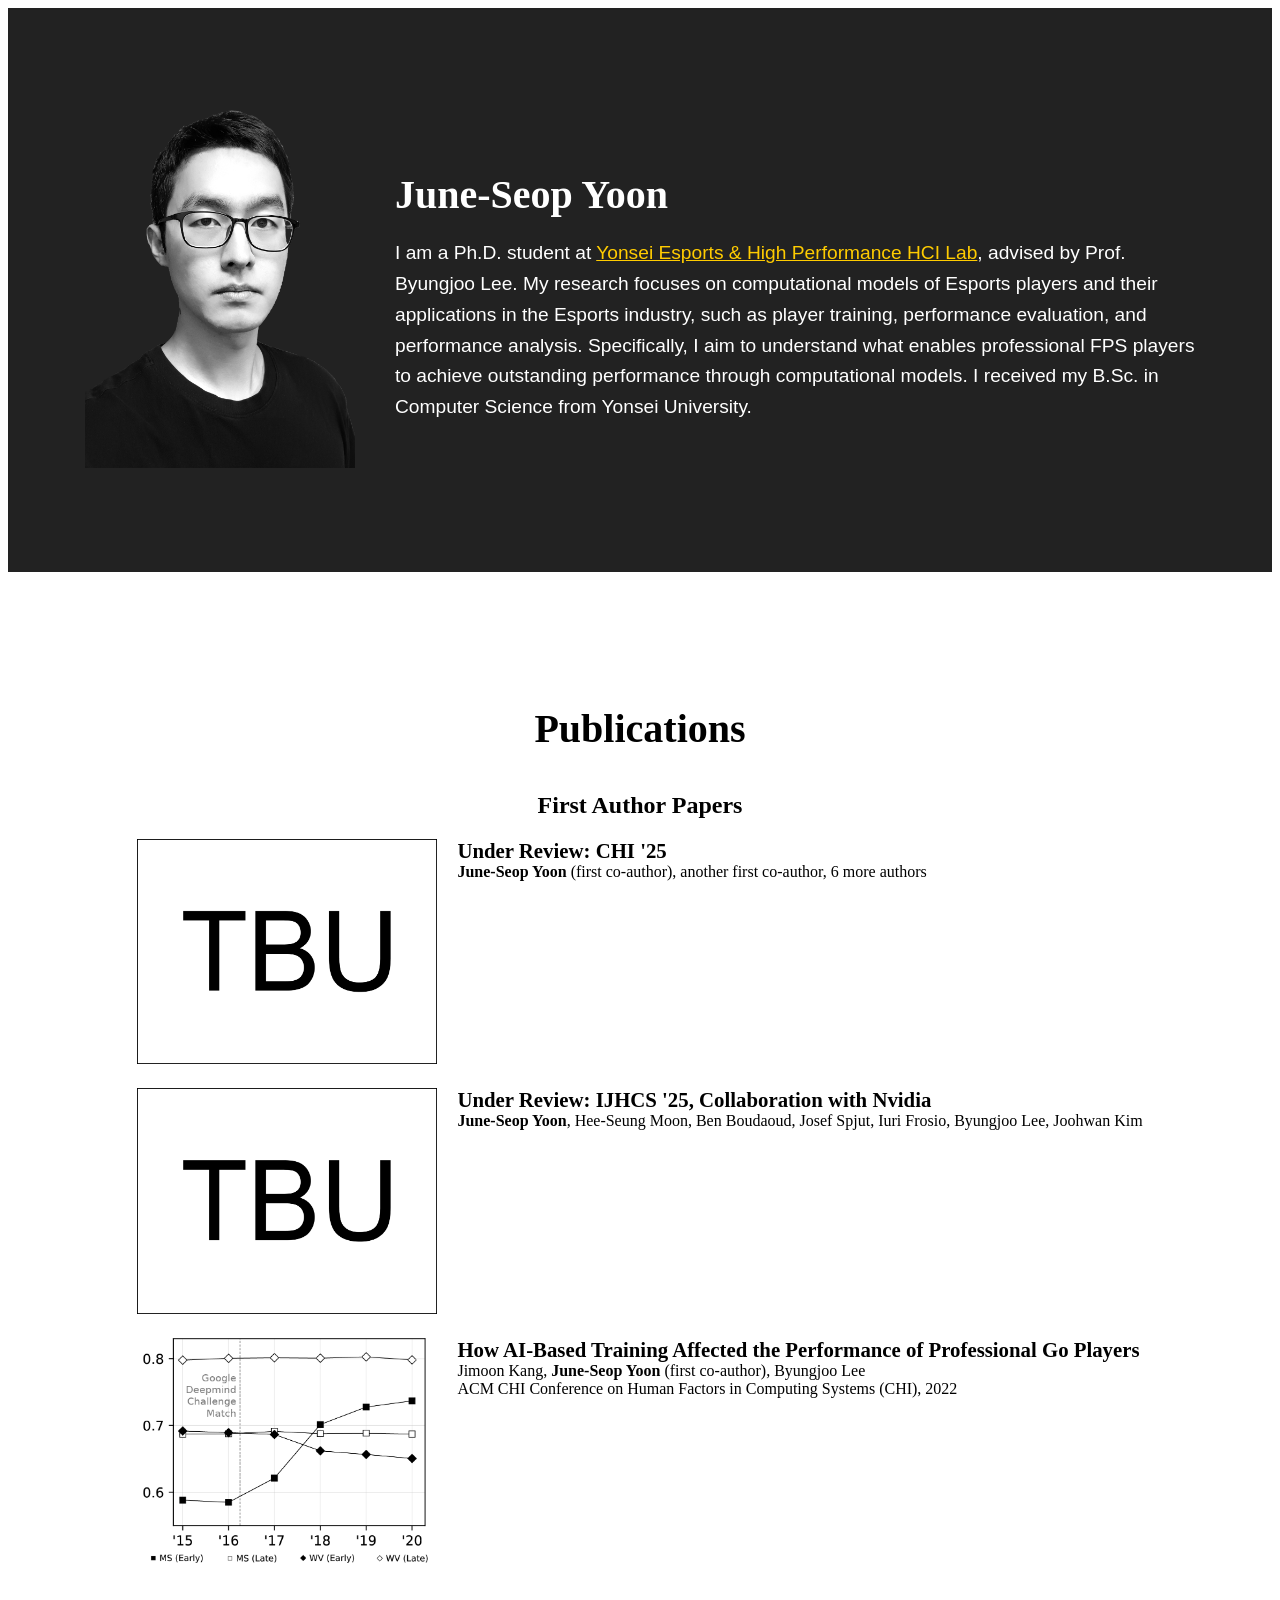
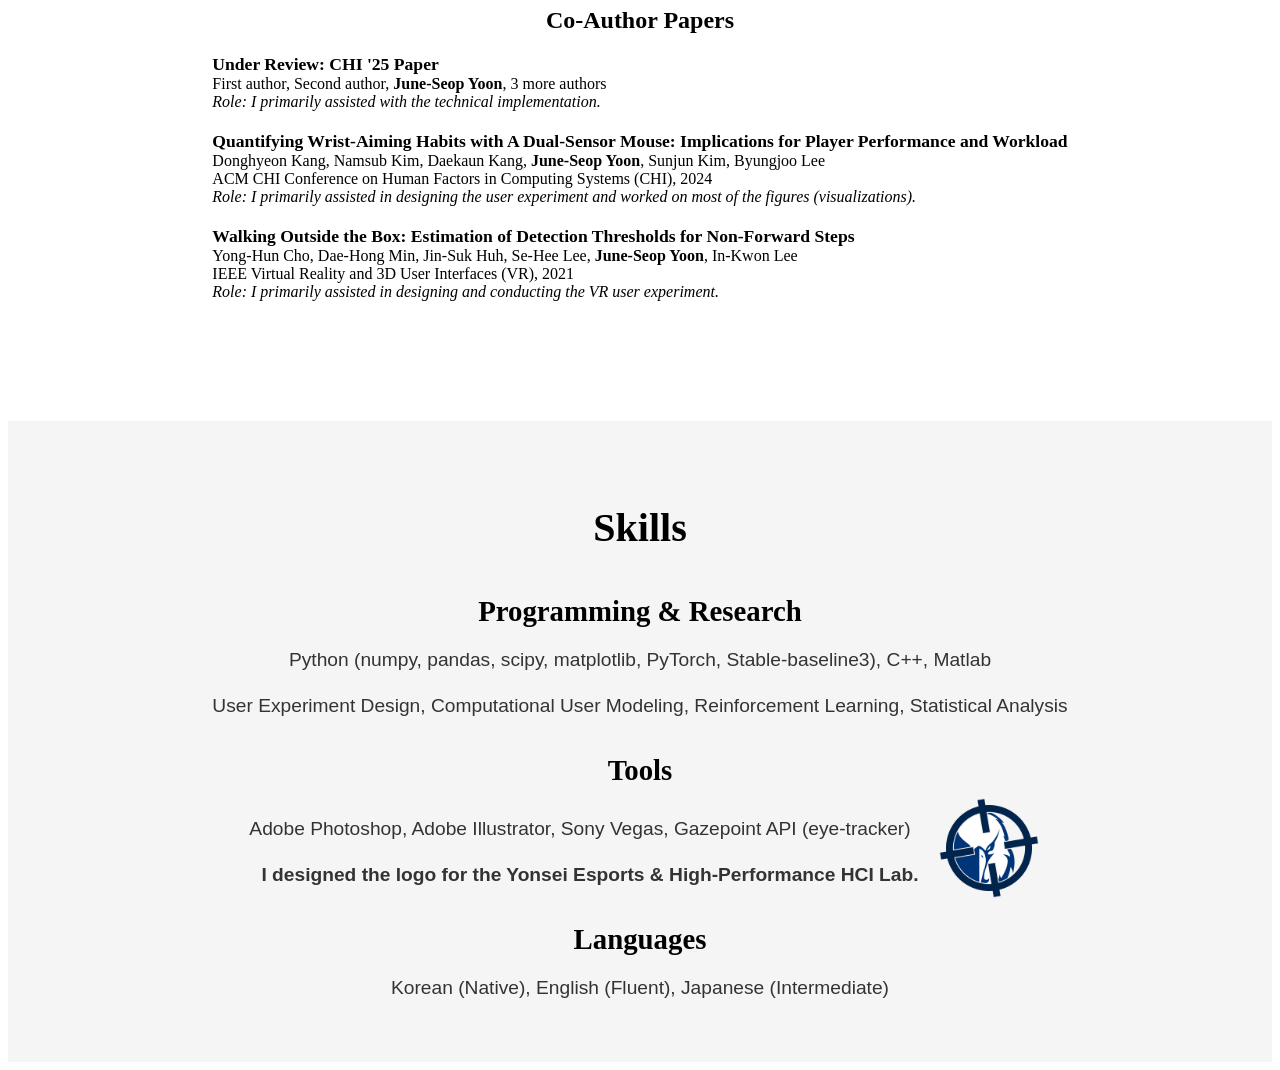
==== docs/index.html @ 2020dca7 "update" ====
<!DOCTYPE html>
<html lang="en">
<head>
    <meta charset="UTF-8">
    <meta name="viewport" content="width=device-width, initial-scale=1.0">
    <title>June-Seop Yoon</title>
    <link rel="stylesheet" href="styles.css">
</head>
<body>

    <!-- Navigation Bar -->
    <!-- <nav class="navbar">
        <ul>
            <li><a href="#about">June-Seop Yoon</a></li>
            <li><a href="#publications">Publications</a></li>
            <li><a href="#contact">Contact</a></li>
        </ul>
    </nav> -->

    <!-- Sections -->
    <section id="about" class="section">
        <div class="container">
            <div class="portrait">
                <img src="juneseopy.png" alt="Portrait of June-Seop Yoon">
            </div>
            <div class="text-content">
                <h1>June-Seop Yoon</h1>
                <p>I am a Ph.D. student at <a href="https://esports.yonsei.ac.kr/" target="_blank">Yonsei Esports & High Performance HCI Lab</a>, 
                    advised by Prof. Byungjoo Lee. My research focuses on computational models of Esports 
                    players and their applications in the Esports industry, such as player training, performance evaluation, 
                    and performance analysis. Specifically, I aim to understand what enables professional FPS players 
                    to achieve outstanding performance through computational models. I received my B.Sc. in Computer Science from Yonsei University.</p>
            </div>
        </div>
    </section>

    <section id="publications" class="section">
        <h1>Publications</h1>
        
        <!-- First Author Papers -->
        <div id="first-author" class="subsection">
            <h2>First Author Papers</h2>
            
            <div class="publication-item">
                <div class="thumbnail">
                    <img src="thumbnail_tbu.png" alt="Thumbnail for CHI '25 Paper">
                </div>
                <div class="text-content">
                    <a>Under Review: CHI '25</a> 
                    <br>
                    <span><strong>June-Seop Yoon</strong> (first co-author), another first co-author, 6 more authors</span>
                </div>
            </div>
            
            <div class="publication-item">
                <div class="thumbnail">
                    <img src="thumbnail_tbu.png" alt="Thumbnail for IJHCS 2025 Paper">
                </div>
                <div class="text-content">
                    <a>Under Review: IJHCS '25, Collaboration with Nvidia</a>
                    <br>
                    <span><strong>June-Seop Yoon</strong>, Hee-Seung Moon, Ben Boudaoud, Josef Spjut, Iuri Frosio, Byungjoo Lee, Joohwan Kim</span>
                </div>
            </div>
            
            <div class="publication-item">
                <div class="thumbnail">
                    <img src="tb_chi22.png" alt="Thumbnail for CHI 2022 Paper">
                </div>
                <div class="text-content">
                    <a href="https://dl.acm.org/doi/abs/10.1145/3491102.3517540" target="_blank">
                        How AI-Based Training Affected the Performance of Professional Go Players
                    </a>
                    <br>
                    <span>Jimoon Kang, <strong>June-Seop Yoon</strong> (first co-author), Byungjoo Lee</span>
                    <br>
                    <span>ACM CHI Conference on Human Factors in Computing Systems (CHI), 2022</span>
                </div>
            </div>
        </div>

    
        <!-- Co-Author Papers -->
        <div id="co-author" class="subsection">
            <h2>Co-Author Papers</h2>

            <div class="publication-item">
                <div class="text-content">
                    <a>Under Review: CHI '25 Paper</a>
                    <br>
                    <span>First author, Second author, <strong>June-Seop Yoon</strong>, 3 more authors</span>
                    <br>
                    <em>Role: I primarily assisted with the technical implementation.</em>
                </div>
            </div>

            <div class="publication-item">
                <div class="text-content">
                    <a href="https://dl.acm.org/doi/full/10.1145/3613904.3642797" target="_blank">
                        Quantifying Wrist-Aiming Habits with A Dual-Sensor Mouse: Implications for Player Performance and Workload
                    </a>
                    <br>
                    <span>Donghyeon Kang, Namsub Kim, Daekaun Kang, <strong>June-Seop Yoon</strong>, Sunjun Kim, Byungjoo Lee</span>
                    <br>
                    <span>ACM CHI Conference on Human Factors in Computing Systems (CHI), 2024</span>
                    <br>
                    <em>Role: I primarily assisted in designing the user experiment and worked on most of the figures (visualizations).</em>
                </div>
            </div>

            <div class="publication-item">
                <div class="text-content">
                    <a href="https://ieeexplore.ieee.org/abstract/document/9417724" target="_blank">
                        Walking Outside the Box: Estimation of Detection Thresholds for Non-Forward Steps
                    </a>
                    <br>
                    <span>Yong-Hun Cho, Dae-Hong Min, Jin-Suk Huh, Se-Hee Lee, <strong>June-Seop Yoon</strong>, In-Kwon Lee</span>
                    <br>
                    <span>IEEE Virtual Reality and 3D User Interfaces (VR), 2021</span>
                    <br>
                    <em>Role: I primarily assisted in designing and conducting the VR user experiment.</em>
                </div>
            </div>
        </div>

    </section>

    <section id="skills" class="section">
        <h1>Skills</h1>
        
        <!-- Programming Skills -->
        <div id="programming-skills" class="subsection">
            <h2>Programming & Research</h2>
            <p>Python (numpy, pandas, scipy, matplotlib, PyTorch, Stable-baseline3), C++, Matlab</p>
            <p>User Experiment Design, Computational User Modeling, Reinforcement Learning, Statistical Analysis</p>
        </div>
    
        <!-- Tools -->
        <div id="tools" class="subsection">
            <h2>Tools</h2>
            <div class="tool-item">
                <div class="text-content">
                    <p>Adobe Photoshop, Adobe Illustrator, Sony Vegas, Gazepoint API (eye-tracker)</p>
                    <p class="logo-description"><strong>I designed the logo for the Yonsei Esports & High-Performance HCI Lab.</strong></p>
                </div>
                <div class="thumbnail">
                    <img src="yeslab_logo.png" alt="Yonsei Esports & HCI Lab Logo">
                </div>
            </div>
        </div>
    
        <!-- Languages -->
        <div id="languages" class="subsection">
            <h2>Languages</h2>
            <p>Korean (Native), English (Fluent), Japanese (Intermediate)</p>
        </div>
    </section>
    
    
    

</body>
</html>
---- docs/styles.css ----
/* General Styles for all sections */
.navbar {
    position: fixed;
    top: 0;
    width: 100%;
    background-color: #333; /* 네비게이션 바 배경색 */
    z-index: 1000;
    text-align: center;
    padding: 10px 0; /* 상하 패딩으로 높이 조정 */
}

.navbar ul {
    list-style-type: none;
    margin: 0;
    padding: 0;
}

.navbar ul li {
    display: inline-block;
    margin-right: 20px; /* 항목 간 간격 */
}

.navbar ul li a {
    color: white; /* 네비게이션 링크의 텍스트 색상 */
    text-decoration: none; /* 기본 밑줄 제거 */
    font-size: 1.2em; /* 텍스트 크기 */
    padding: 10px 15px; /* 링크의 클릭 영역 확대 */
    display: inline-block;
}


.section {
    padding: 100px 20px;
    min-height: 40vh;
    display: flex;
    flex-direction: column;
    justify-content: center;
    align-items: center;
    text-align: center;
}

/* Container for image and text in the about section */
#about .container {
    display: flex;
    align-items: center;
    justify-content: center;
    max-width: 1200px;
    margin: 0 auto;
    flex-wrap: wrap;
}

/* Portrait image styles */
#about .portrait img {
    width: 270px; /* Adjust based on desired width */
    height: 360px; /* 3:4 aspect ratio */
    object-fit: cover;
    border-radius: 0px; /* Optional rounded corners */
    margin-right: 40px; /* Space between image and text */
}

/* Text content styles */
#about .text-content {
    max-width: 800px;
    text-align: left;
}

#about .text-content h1 {
    font-size: 2.5em;
    margin-bottom: 20px;
}

#about .text-content p {
    font-size: 1.2em;
    line-height: 1.6;
}

/* Background colors for sections */
#about {
    background-color: #222222; /* Light gray */
}
#about h1 {
    font-size: 3em;
    color: #ffffff; 
    font-family: 'Georgia', serif; 
    margin-bottom: 20px;
}
#about p {
    font-size: 1.3em; 
    color: #ffffff; 
    font-family: 'Arial', sans-serif; 
    line-height: 1.8;
}
#about a {
    color: #ffcc00;
    text-decoration: underline;
}

#about a:hover {
    color: #ffff00;
    text-decoration: none;
}

#publications {
    background-color: #ffffff; /* Slightly darker gray */
}

/* Publications Title Styling */
#publications h1 {
    font-size: 2.5em; /* Increase the font size */
    font-family: 'Georgia', serif; /* Change to a different font (you can choose another) */
    font-weight: bold; /* Ensure the title is bold */
    text-align: left; /* Left-align the title */
    margin-bottom: 20px; /* Add some spacing below the title */
}



/* First Author Section - Unique styling for First Author papers */
#first-author .publication-item {
    display: flex; /* Flex layout for side-by-side alignment */
    align-items: flex-start; /* Align items at the top */
    margin-bottom: 20px;
    max-width: 1200px; /* Limit the max width for the entire publication block */
    margin-left: auto;
    margin-right: auto; /* Center the entire publication item */
}

/* First Author Thumbnail Styling (4:3 aspect ratio, larger size) */
#first-author .thumbnail {
    width: 300px; /* Set a fixed width for the thumbnails */
    height: auto; /* Automatically adjust height to maintain the image aspect ratio */
    margin-right: 20px; /* Space between the thumbnail and the text */
    flex-shrink: 0; /* Prevent thumbnails from shrinking below the set width */
}

#first-author .thumbnail img {
    width: 100%; /* Ensure the image fills the thumbnail container */
    height: auto; /* Maintain the aspect ratio (4:3 assumed) */
    object-fit: cover; /* Ensure the image covers the container without distortion */
    image-rendering: crisp-edges;
}

/* First Author Title Styling - Larger and bold */
#first-author .text-content a {
    font-size: 1.3em; /* Slightly larger font size for titles */
    font-weight: bold;
    color: black; /* Keep the title black with no underline */
    text-decoration: none;
}

#first-author .text-content {
    text-align: left; /* Explicitly left-align text */
}

/* No hover effect for titles */
#first-author .text-content a:hover {
    color: black; /* No hover effect */
    text-decoration: none;
}

/* Co-Author Section - Unique styling for Co-Author papers */
#co-author .publication-item {
    display: flex;
    flex-direction: column; /* No thumbnail, so stack text vertically */
    margin-bottom: 20px;
    max-width: 1200px;
    margin-left: auto;
    margin-right: auto; /* Center the publication item */
}

/* Co-Author Title Styling - Bold only, no increased font size */
#co-author .text-content a {
    font-size: 1.1em; /* Normal font size */
    font-weight: bold; /* Bold only, no larger font size */
    color: black;
    text-decoration: none;
}

/* No hover effect for co-author titles */
#co-author .text-content a:hover {
    color: black;
    text-decoration: none;
}


#co-author .text-content {
    text-align: left; /* Explicitly left-align text */
}


/* Skills Section Styling */
#skills {
    background-color: #f5f5f5;
    padding: 50px 20px;
    text-align: center;
}


#skills h1 {
    font-size: 2.5em;
    font-family: 'Georgia', serif;
    font-weight: bold;
    margin-bottom: 20px;
}

#skills .subsection p {
    font-size: 1.2em;
    margin-bottom: 10px;
}

#skills h2 {
    font-size: 1.8em;
    margin-bottom: 10px;
}

#skills h3 {
    font-size: 1.2em; /* Slightly smaller font for the description */
    margin-top: 10px;
}

/* Paragraph Text Styling - Compact Line Spacing */
#skills p {
    font-size: 1.2em;
    font-family: 'Arial', sans-serif;
    line-height: 1.4; /* Reduce line spacing */
    color: #333;
}

#tools .tool-item {
    display: flex; /* Align text and image side by side */
    justify-content: flex-start; /* Left-align the text and image */
    align-items: center; /* Vertically align the items */
    gap: 20px; /* Space between text and image */
    text-align: center; /* Override center alignment for the text */
}

/* Image Styling for Tools Section */
#tools .thumbnail {
    width: 100px; /* Fixed width for logo */
    height: 100px; /* Fixed height */
}

#tools .thumbnail img {
    width: 100%;
    height: 100%;
    object-fit: cover; /* Ensure proper image fitting */
}
/* Description Styling */
#tools .logo-description {
    margin-left: 20px; /* Add space between the logo and description text */
    font-size: 1.2em;
}





@media only screen and (max-width: 1200px) {

    .navbar ul li {
        display: block;
        margin: 10px 0;
    }

    .container {
        flex-direction: column;
        align-items: center;
    }

    .portrait img {
        width: 100%; 
        max-width: 300px; 
        height: auto; 
        object-fit: cover; 
        border-radius: 10px;
        margin-right: 40px;
    }

    .text-content {
        text-align: center;
    }

    .text-content h1 {
        font-size: 2em;
    }
}
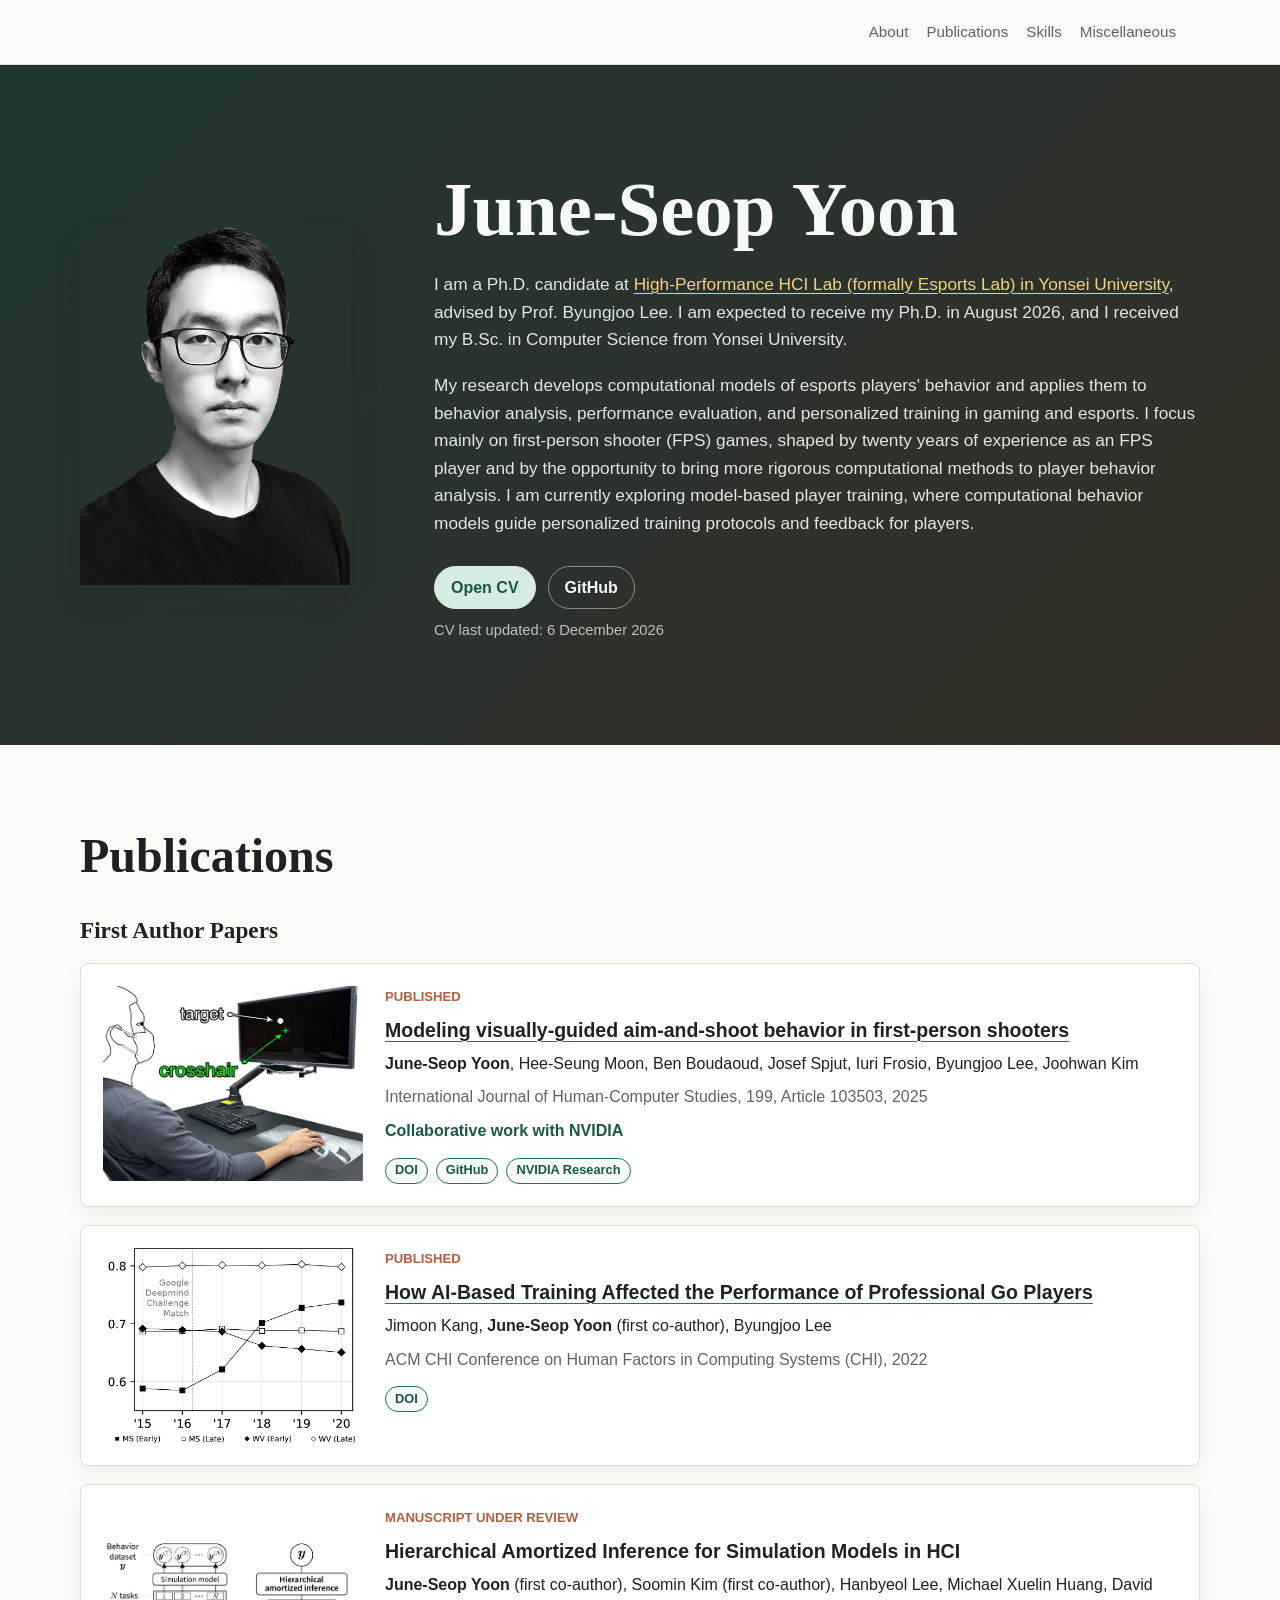
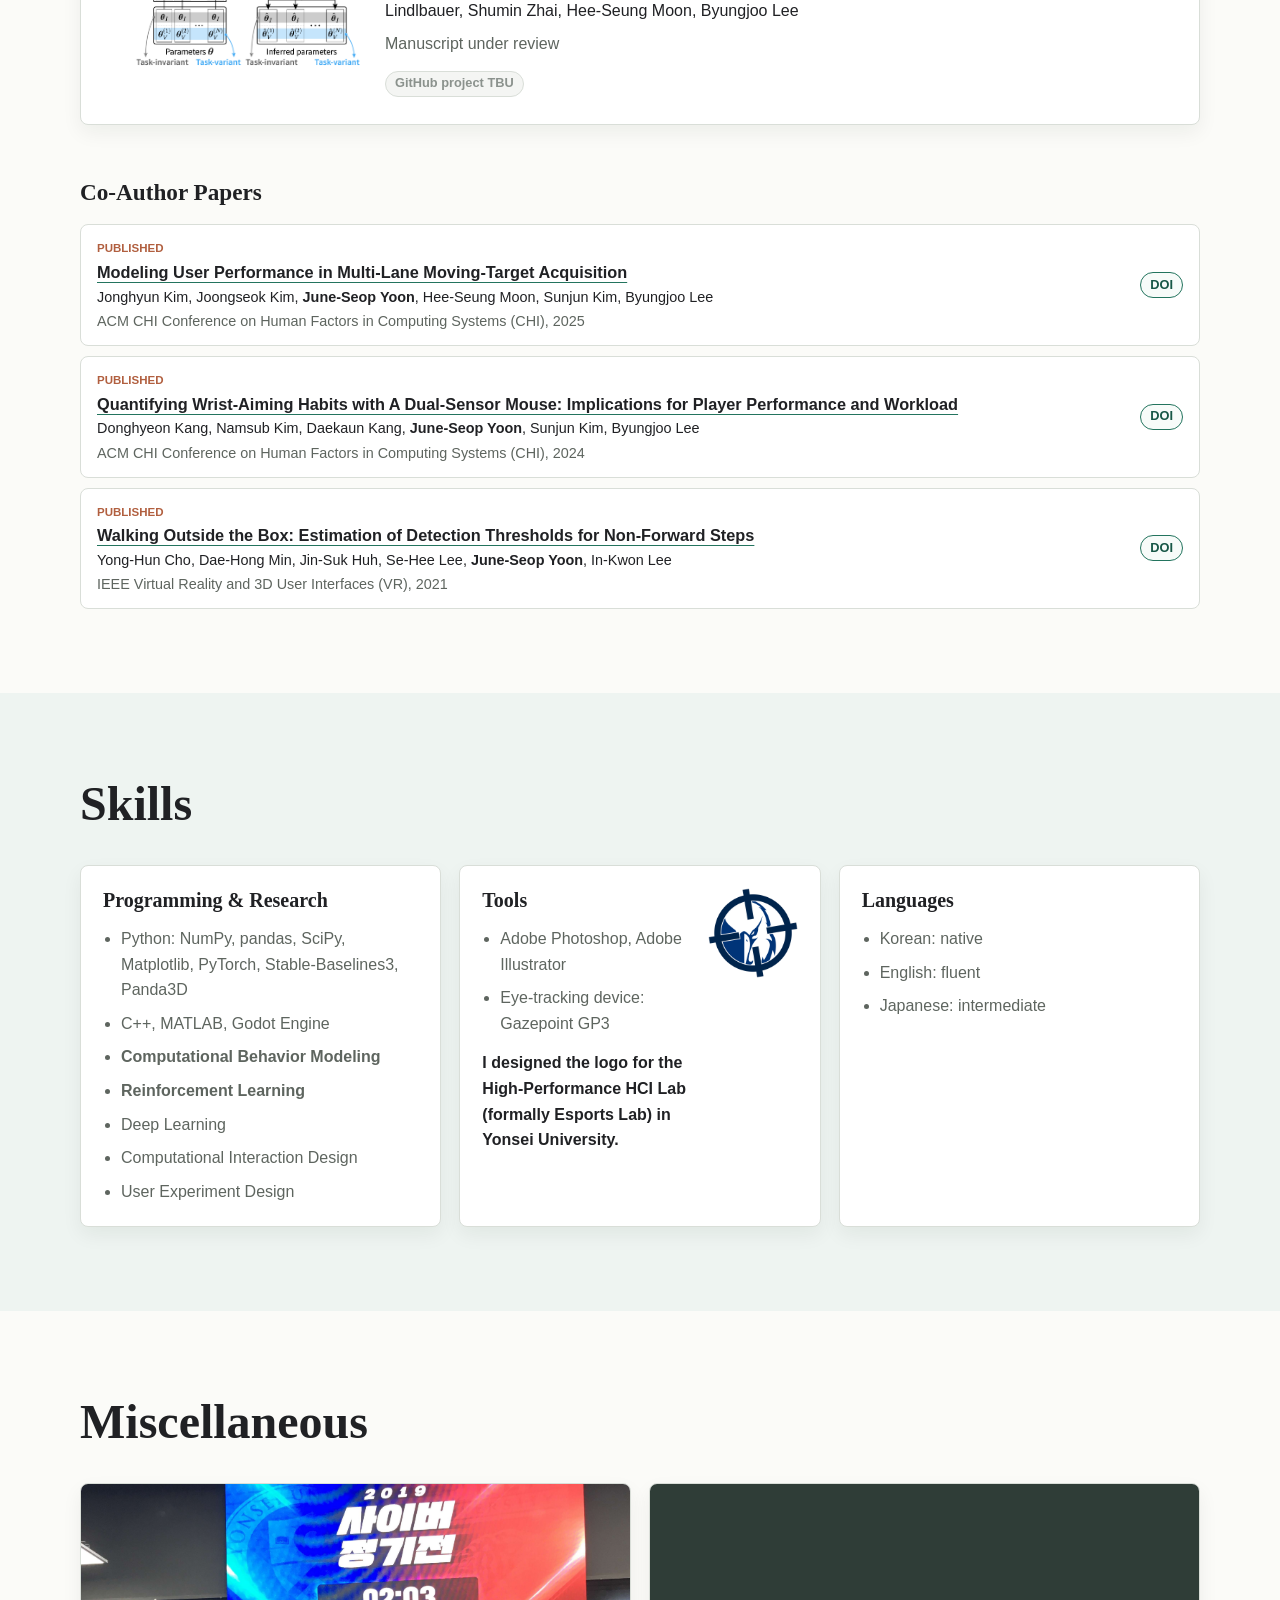
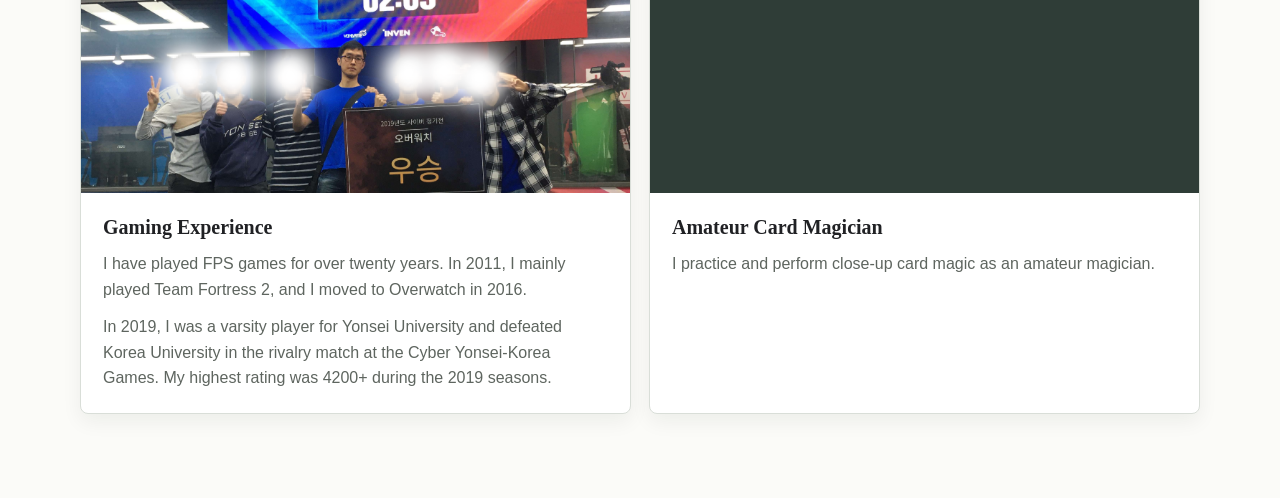
==== commit 08a35a76: "Update" ====
--- a/docs/index.html
+++ b/docs/index.html
@@ -4,160 +4,23 @@
     <meta charset="UTF-8">
     <meta name="viewport" content="width=device-width, initial-scale=1.0">
     <title>June-Seop Yoon</title>
-    <link rel="stylesheet" href="styles.css">
+    <meta name="description" content="Personal homepage of June-Seop Yoon, Ph.D. student at High-Performance HCI Lab (formally Esports Lab) in Yonsei University.">
+    <link rel="stylesheet" href="config/design.css?v=20260623i">
+    <link rel="stylesheet" href="styles.css?v=20260623i">
 </head>
 <body>
+    <a class="skip-link" href="#main">Skip to main content</a>
 
-    <!-- Navigation Bar -->
-    <!-- <nav class="navbar">
-        <ul>
-            <li><a href="#about">June-Seop Yoon</a></li>
-            <li><a href="#publications">Publications</a></li>
-            <li><a href="#contact">Contact</a></li>
-        </ul>
-    </nav> -->
+    <header class="site-header" data-render="nav"></header>
 
-    <!-- Sections -->
-    <section id="about" class="section">
-        <div class="container">
-            <div class="portrait">
-                <img src="juneseopy.png" alt="Portrait of June-Seop Yoon">
-            </div>
-            <div class="text-content">
-                <h1>June-Seop Yoon</h1>
-                <p>I am a Ph.D. student at <a href="https://esports.yonsei.ac.kr/" target="_blank">Yonsei Esports & High Performance HCI Lab</a>, 
-                    advised by Prof. Byungjoo Lee. My research focuses on computational models of Esports 
-                    players and their applications in the Esports industry, such as player training, performance evaluation, 
-                    and performance analysis. Specifically, I aim to understand what enables professional FPS players 
-                    to achieve outstanding performance through computational models. I received my B.Sc. in Computer Science from Yonsei University.</p>
-            </div>
-        </div>
-    </section>
+    <main id="main">
+        <section id="about" class="hero-section" data-render="about"></section>
+        <section id="publications" class="page-section" data-render="publications"></section>
+        <section id="skills" class="page-section section-muted" data-render="skills"></section>
+        <section id="miscellaneous" class="page-section" data-render="miscellaneous"></section>
+    </main>
 
-    <section id="publications" class="section">
-        <h1>Publications</h1>
-        
-        <!-- First Author Papers -->
-        <div id="first-author" class="subsection">
-            <h2>First Author Papers</h2>
-            
-            <div class="publication-item">
-                <div class="thumbnail">
-                    <img src="thumbnail_tbu.png" alt="Thumbnail for CHI '25 Paper">
-                </div>
-                <div class="text-content">
-                    <a>Under Review: CHI '25</a> 
-                    <br>
-                    <span><strong>June-Seop Yoon</strong> (first co-author), another first co-author, 6 more authors</span>
-                </div>
-            </div>
-            
-            <div class="publication-item">
-                <div class="thumbnail">
-                    <img src="thumbnail_tbu.png" alt="Thumbnail for IJHCS 2025 Paper">
-                </div>
-                <div class="text-content">
-                    <a>Under Review: IJHCS '25, Collaboration with Nvidia</a>
-                    <br>
-                    <span><strong>June-Seop Yoon</strong>, Hee-Seung Moon, Ben Boudaoud, Josef Spjut, Iuri Frosio, Byungjoo Lee, Joohwan Kim</span>
-                </div>
-            </div>
-            
-            <div class="publication-item">
-                <div class="thumbnail">
-                    <img src="tb_chi22.png" alt="Thumbnail for CHI 2022 Paper">
-                </div>
-                <div class="text-content">
-                    <a href="https://dl.acm.org/doi/abs/10.1145/3491102.3517540" target="_blank">
-                        How AI-Based Training Affected the Performance of Professional Go Players
-                    </a>
-                    <br>
-                    <span>Jimoon Kang, <strong>June-Seop Yoon</strong> (first co-author), Byungjoo Lee</span>
-                    <br>
-                    <span>ACM CHI Conference on Human Factors in Computing Systems (CHI), 2022</span>
-                </div>
-            </div>
-        </div>
-
-    
-        <!-- Co-Author Papers -->
-        <div id="co-author" class="subsection">
-            <h2>Co-Author Papers</h2>
-
-            <div class="publication-item">
-                <div class="text-content">
-                    <a>Under Review: CHI '25 Paper</a>
-                    <br>
-                    <span>First author, Second author, <strong>June-Seop Yoon</strong>, 3 more authors</span>
-                    <br>
-                    <em>Role: I primarily assisted with the technical implementation.</em>
-                </div>
-            </div>
-
-            <div class="publication-item">
-                <div class="text-content">
-                    <a href="https://dl.acm.org/doi/full/10.1145/3613904.3642797" target="_blank">
-                        Quantifying Wrist-Aiming Habits with A Dual-Sensor Mouse: Implications for Player Performance and Workload
-                    </a>
-                    <br>
-                    <span>Donghyeon Kang, Namsub Kim, Daekaun Kang, <strong>June-Seop Yoon</strong>, Sunjun Kim, Byungjoo Lee</span>
-                    <br>
-                    <span>ACM CHI Conference on Human Factors in Computing Systems (CHI), 2024</span>
-                    <br>
-                    <em>Role: I primarily assisted in designing the user experiment and worked on most of the figures (visualizations).</em>
-                </div>
-            </div>
-
-            <div class="publication-item">
-                <div class="text-content">
-                    <a href="https://ieeexplore.ieee.org/abstract/document/9417724" target="_blank">
-                        Walking Outside the Box: Estimation of Detection Thresholds for Non-Forward Steps
-                    </a>
-                    <br>
-                    <span>Yong-Hun Cho, Dae-Hong Min, Jin-Suk Huh, Se-Hee Lee, <strong>June-Seop Yoon</strong>, In-Kwon Lee</span>
-                    <br>
-                    <span>IEEE Virtual Reality and 3D User Interfaces (VR), 2021</span>
-                    <br>
-                    <em>Role: I primarily assisted in designing and conducting the VR user experiment.</em>
-                </div>
-            </div>
-        </div>
-
-    </section>
-
-    <section id="skills" class="section">
-        <h1>Skills</h1>
-        
-        <!-- Programming Skills -->
-        <div id="programming-skills" class="subsection">
-            <h2>Programming & Research</h2>
-            <p>Python (numpy, pandas, scipy, matplotlib, PyTorch, Stable-baseline3), C++, Matlab</p>
-            <p>User Experiment Design, Computational User Modeling, Reinforcement Learning, Statistical Analysis</p>
-        </div>
-    
-        <!-- Tools -->
-        <div id="tools" class="subsection">
-            <h2>Tools</h2>
-            <div class="tool-item">
-                <div class="text-content">
-                    <p>Adobe Photoshop, Adobe Illustrator, Sony Vegas, Gazepoint API (eye-tracker)</p>
-                    <p class="logo-description"><strong>I designed the logo for the Yonsei Esports & High-Performance HCI Lab.</strong></p>
-                </div>
-                <div class="thumbnail">
-                    <img src="yeslab_logo.png" alt="Yonsei Esports & HCI Lab Logo">
-                </div>
-            </div>
-        </div>
-    
-        <!-- Languages -->
-        <div id="languages" class="subsection">
-            <h2>Languages</h2>
-            <p>Korean (Native), English (Fluent), Japanese (Intermediate)</p>
-        </div>
-    </section>
-    
-    
-    
-
+    <script src="data/site-content.js?v=20260623i"></script>
+    <script src="scripts/render-homepage.js?v=20260623i"></script>
 </body>
 </html>
--- a/docs/config/design.css
+++ b/docs/config/design.css
@@ -0,0 +1,43 @@
+:root {
+    /* Edit this file for visual-only changes: colors, fonts, spacing, widths, and radii. */
+    --font-heading: Georgia, "Times New Roman", serif;
+    --font-body: Arial, Helvetica, sans-serif;
+
+    --color-page: #fbfbf8;
+    --color-surface: #ffffff;
+    --color-surface-muted: #eef4f1;
+    --color-hero: #202724;
+    --color-hero-soft: #2f3d37;
+    --color-text: #202124;
+    --color-text-muted: #5e655f;
+    --color-text-on-dark: #f8faf7;
+    --color-border: #d9ded8;
+    --color-accent: #23745e;
+    --color-accent-strong: #185747;
+    --color-accent-soft: #d7eae3;
+    --color-warm: #b15f3f;
+    --color-disabled: #8b928d;
+
+    --shadow-card: 0 16px 32px rgba(22, 28, 24, 0.08);
+    --shadow-subtle: 0 8px 20px rgba(22, 28, 24, 0.06);
+
+    --page-max-width: 1120px;
+    --content-max-width: 840px;
+    --hero-portrait-width: 270px;
+    --publication-thumbnail-width: 260px;
+    --section-padding-y: 84px;
+    --section-padding-x: 24px;
+    --card-radius: 8px;
+    --button-radius: 999px;
+    --border-width: 1px;
+    --nav-height: 64px;
+}
+
+@media (max-width: 760px) {
+    :root {
+        --section-padding-y: 56px;
+        --section-padding-x: 18px;
+        --hero-portrait-width: 220px;
+        --publication-thumbnail-width: 100%;
+    }
+}
--- a/docs/styles.css
+++ b/docs/styles.css
@@ -1,286 +1,543 @@
-/* General Styles for all sections */
-.navbar {
-    position: fixed;
+* {
+    box-sizing: border-box;
+}
+
+html {
+    scroll-behavior: smooth;
+}
+
+body {
+    margin: 0;
+    background: var(--color-page);
+    color: var(--color-text);
+    font-family: var(--font-body);
+    line-height: 1.6;
+}
+
+img,
+iframe,
+video {
+    display: block;
+    max-width: 100%;
+}
+
+a {
+    color: inherit;
+}
+
+.skip-link {
+    position: absolute;
+    left: 16px;
+    top: -48px;
+    z-index: 20;
+    background: var(--color-accent);
+    color: white;
+    padding: 8px 12px;
+    border-radius: var(--card-radius);
+    text-decoration: none;
+}
+
+.skip-link:focus {
+    top: 16px;
+}
+
+.site-header {
+    position: sticky;
     top: 0;
-    width: 100%;
-    background-color: #333; /* 네비게이션 바 배경색 */
-    z-index: 1000;
-    text-align: center;
-    padding: 10px 0; /* 상하 패딩으로 높이 조정 */
-}
-
-.navbar ul {
-    list-style-type: none;
+    z-index: 10;
+    min-height: var(--nav-height);
+    background: rgba(251, 251, 248, 0.92);
+    border-bottom: var(--border-width) solid var(--color-border);
+    backdrop-filter: blur(10px);
+}
+
+.site-nav {
+    width: min(100%, var(--page-max-width));
+    min-height: var(--nav-height);
+    margin: 0 auto;
+    padding: 0 var(--section-padding-x);
+    display: flex;
+    align-items: center;
+    justify-content: flex-end;
+    gap: 24px;
+}
+
+.nav-links {
+    display: flex;
+    align-items: center;
+    justify-content: flex-end;
+    flex-wrap: wrap;
+    gap: 8px 18px;
     margin: 0;
     padding: 0;
-}
-
-.navbar ul li {
-    display: inline-block;
-    margin-right: 20px; /* 항목 간 간격 */
-}
-
-.navbar ul li a {
-    color: white; /* 네비게이션 링크의 텍스트 색상 */
-    text-decoration: none; /* 기본 밑줄 제거 */
-    font-size: 1.2em; /* 텍스트 크기 */
-    padding: 10px 15px; /* 링크의 클릭 영역 확대 */
-    display: inline-block;
-}
-
-
-.section {
-    padding: 100px 20px;
-    min-height: 40vh;
+    list-style: none;
+    color: var(--color-text-muted);
+    font-size: 0.95rem;
+}
+
+.nav-links a {
+    text-decoration: none;
+}
+
+.nav-links a:hover,
+.nav-links a:focus-visible {
+    color: var(--color-accent-strong);
+}
+
+.hero-section {
+    background:
+        linear-gradient(135deg, rgba(35, 116, 94, 0.2), rgba(177, 95, 63, 0.14)),
+        var(--color-hero);
+    color: var(--color-text-on-dark);
+    padding: calc(var(--section-padding-y) + 18px) var(--section-padding-x);
+}
+
+.page-section {
+    padding: var(--section-padding-y) var(--section-padding-x);
+}
+
+.section-muted {
+    background: var(--color-surface-muted);
+}
+
+.section-inner {
+    width: min(100%, var(--page-max-width));
+    margin: 0 auto;
+}
+
+.hero-grid {
+    display: grid;
+    grid-template-columns: minmax(180px, var(--hero-portrait-width)) minmax(0, 1fr);
+    align-items: center;
+    gap: clamp(32px, 7vw, 84px);
+}
+
+.portrait-frame {
+    width: var(--hero-portrait-width);
+    max-width: 100%;
+    justify-self: center;
+    box-shadow: var(--shadow-card);
+}
+
+.portrait-frame img {
+    width: 100%;
+    aspect-ratio: 3 / 4;
+    object-fit: cover;
+}
+
+.hero-copy {
+    max-width: var(--content-max-width);
+}
+
+.eyebrow,
+.status-label {
+    margin: 0 0 10px;
+    color: var(--color-accent-soft);
+    font-size: 0.82rem;
+    font-weight: 700;
+    letter-spacing: 0;
+    text-transform: uppercase;
+}
+
+.hero-copy h1,
+.section-heading h1 {
+    margin: 0;
+    font-family: var(--font-heading);
+    font-weight: 700;
+    line-height: 1.12;
+}
+
+.hero-copy h1 {
+    font-size: clamp(2.5rem, 7vw, 4.8rem);
+}
+
+.hero-copy p {
+    margin: 18px 0 0;
+    color: rgba(248, 250, 247, 0.9);
+    font-size: 1.08rem;
+}
+
+.hero-copy a:not(.button-link) {
+    color: #f4d182;
+    text-decoration-thickness: 1px;
+    text-underline-offset: 3px;
+}
+
+.hero-actions {
     display: flex;
-    flex-direction: column;
-    justify-content: center;
-    align-items: center;
-    text-align: center;
-}
-
-/* Container for image and text in the about section */
-#about .container {
-    display: flex;
+    flex-wrap: wrap;
+    gap: 12px;
+    margin-top: 28px;
+}
+
+.hero-copy .cv-updated {
+    margin-top: 10px;
+    color: rgba(248, 250, 247, 0.72);
+    font-size: 0.92rem;
+}
+
+.button-link,
+.text-link {
+    display: inline-flex;
     align-items: center;
     justify-content: center;
-    max-width: 1200px;
-    margin: 0 auto;
+    min-height: 36px;
+    text-decoration: none;
+    font-weight: 700;
+}
+
+.button-link {
+    padding: 8px 16px;
+    border-radius: var(--button-radius);
+    border: 1px solid rgba(255, 255, 255, 0.45);
+    color: var(--color-text-on-dark);
+}
+
+.button-link.is-primary {
+    background: var(--color-accent-soft);
+    border-color: var(--color-accent-soft);
+    color: var(--color-accent-strong);
+}
+
+.button-link:hover,
+.button-link:focus-visible {
+    transform: translateY(-1px);
+}
+
+.section-heading {
+    max-width: var(--content-max-width);
+    margin-bottom: 34px;
+}
+
+.section-heading h1 {
+    color: var(--color-text);
+    font-size: clamp(2rem, 4vw, 3rem);
+}
+
+.section-heading p {
+    margin: 12px 0 0;
+    color: var(--color-text-muted);
+    font-size: 1rem;
+}
+
+.publication-group + .publication-group {
+    margin-top: 54px;
+}
+
+.publication-group h2,
+.skill-card h2,
+.misc-body h2 {
+    margin: 0;
+    font-family: var(--font-heading);
+    line-height: 1.2;
+}
+
+.publication-group h2 {
+    margin-bottom: 18px;
+    font-size: 1.45rem;
+}
+
+.publication-list {
+    display: grid;
+    gap: 18px;
+}
+
+.co-author-papers .publication-list {
+    gap: 10px;
+}
+
+.publication-card {
+    display: grid;
+    grid-template-columns: 1fr;
+    gap: 22px;
+    padding: 22px;
+    background: var(--color-surface);
+    border: var(--border-width) solid var(--color-border);
+    border-radius: var(--card-radius);
+    box-shadow: var(--shadow-subtle);
+}
+
+.publication-card.has-thumbnail {
+    grid-template-columns: minmax(180px, var(--publication-thumbnail-width)) minmax(0, 1fr);
+}
+
+.publication-card.is-compact {
+    padding: 14px 16px;
+    gap: 10px;
+    box-shadow: none;
+}
+
+.publication-media {
+    margin: 0;
+    align-self: start;
+    background: #f2f4f1;
+}
+
+.publication-media img {
+    width: 100%;
+    aspect-ratio: 4 / 3;
+    object-fit: cover;
+}
+
+.publication-body h3 {
+    margin: 0;
+    font-size: 1.22rem;
+    line-height: 1.35;
+}
+
+.publication-card.is-compact .publication-body {
+    display: grid;
+    grid-template-columns: minmax(0, 1fr) auto;
+    column-gap: 16px;
+    align-items: start;
+}
+
+.publication-card.is-compact .status-label,
+.publication-card.is-compact h3,
+.publication-card.is-compact .publication-authors,
+.publication-card.is-compact .publication-venue,
+.publication-card.is-compact .publication-note {
+    grid-column: 1;
+}
+
+.publication-card.is-compact .status-label {
+    margin-bottom: 4px;
+    font-size: 0.72rem;
+}
+
+.publication-card.is-compact h3 {
+    font-size: 1.02rem;
+    line-height: 1.28;
+}
+
+.publication-card.is-compact .publication-authors,
+.publication-card.is-compact .publication-venue,
+.publication-card.is-compact .publication-note {
+    margin-top: 4px;
+    font-size: 0.9rem;
+    line-height: 1.4;
+}
+
+.publication-body h3 a {
+    color: var(--color-text);
+    text-decoration-color: var(--color-accent);
+    text-decoration-thickness: 1px;
+    text-underline-offset: 4px;
+}
+
+.publication-body h3 a:hover,
+.publication-body h3 a:focus-visible {
+    color: var(--color-accent-strong);
+}
+
+.status-label {
+    color: var(--color-warm);
+}
+
+.publication-authors,
+.publication-venue,
+.publication-note {
+    margin: 8px 0 0;
+    color: var(--color-text-muted);
+}
+
+.publication-authors {
+    color: var(--color-text);
+}
+
+.publication-note {
+    color: var(--color-accent-strong);
+    font-weight: 700;
+}
+
+.publication-links {
+    display: flex;
     flex-wrap: wrap;
-}
-
-/* Portrait image styles */
-#about .portrait img {
-    width: 270px; /* Adjust based on desired width */
-    height: 360px; /* 3:4 aspect ratio */
+    gap: 8px;
+    margin-top: 14px;
+}
+
+.publication-card.is-compact .publication-links {
+    grid-column: 2;
+    grid-row: 1 / span 4;
+    align-self: center;
+    margin-top: 0;
+    justify-content: flex-end;
+    flex-wrap: nowrap;
+}
+
+.text-link {
+    min-height: 26px;
+    padding: 3px 9px;
+    border: var(--border-width) solid var(--color-accent);
+    border-radius: var(--button-radius);
+    color: var(--color-accent-strong);
+    background: #f7fbf9;
+    font-size: 0.8rem;
+    line-height: 1;
+    white-space: nowrap;
+}
+
+.text-link:hover,
+.text-link:focus-visible {
+    background: var(--color-accent-soft);
+}
+
+.text-link.is-disabled {
+    border-color: var(--color-border);
+    color: var(--color-disabled);
+    background: #f4f5f3;
+}
+
+.skill-grid,
+.misc-grid {
+    display: grid;
+    grid-template-columns: repeat(3, minmax(0, 1fr));
+    gap: 18px;
+}
+
+.skill-card,
+.misc-card {
+    background: var(--color-surface);
+    border: var(--border-width) solid var(--color-border);
+    border-radius: var(--card-radius);
+    box-shadow: var(--shadow-subtle);
+}
+
+.skill-card {
+    min-height: 100%;
+    padding: 22px;
+    display: flex;
+    justify-content: space-between;
+    gap: 18px;
+}
+
+.skill-card h2,
+.misc-body h2 {
+    font-size: 1.25rem;
+}
+
+.compact-list {
+    margin: 14px 0 0;
+    padding-left: 18px;
+    color: var(--color-text-muted);
+}
+
+.compact-list li + li {
+    margin-top: 8px;
+}
+
+.note {
+    margin: 14px 0 0;
+    color: var(--color-text);
+    font-weight: 700;
+}
+
+.skill-image {
+    flex: 0 0 90px;
+    align-self: flex-start;
+}
+
+.skill-image img {
+    width: 90px;
+    height: 90px;
     object-fit: cover;
-    border-radius: 0px; /* Optional rounded corners */
-    margin-right: 40px; /* Space between image and text */
-}
-
-/* Text content styles */
-#about .text-content {
-    max-width: 800px;
-    text-align: left;
-}
-
-#about .text-content h1 {
-    font-size: 2.5em;
-    margin-bottom: 20px;
-}
-
-#about .text-content p {
-    font-size: 1.2em;
-    line-height: 1.6;
-}
-
-/* Background colors for sections */
-#about {
-    background-color: #222222; /* Light gray */
-}
-#about h1 {
-    font-size: 3em;
-    color: #ffffff; 
-    font-family: 'Georgia', serif; 
-    margin-bottom: 20px;
-}
-#about p {
-    font-size: 1.3em; 
-    color: #ffffff; 
-    font-family: 'Arial', sans-serif; 
-    line-height: 1.8;
-}
-#about a {
-    color: #ffcc00;
-    text-decoration: underline;
-}
-
-#about a:hover {
-    color: #ffff00;
-    text-decoration: none;
-}
-
-#publications {
-    background-color: #ffffff; /* Slightly darker gray */
-}
-
-/* Publications Title Styling */
-#publications h1 {
-    font-size: 2.5em; /* Increase the font size */
-    font-family: 'Georgia', serif; /* Change to a different font (you can choose another) */
-    font-weight: bold; /* Ensure the title is bold */
-    text-align: left; /* Left-align the title */
-    margin-bottom: 20px; /* Add some spacing below the title */
-}
-
-
-
-/* First Author Section - Unique styling for First Author papers */
-#first-author .publication-item {
-    display: flex; /* Flex layout for side-by-side alignment */
-    align-items: flex-start; /* Align items at the top */
-    margin-bottom: 20px;
-    max-width: 1200px; /* Limit the max width for the entire publication block */
-    margin-left: auto;
-    margin-right: auto; /* Center the entire publication item */
-}
-
-/* First Author Thumbnail Styling (4:3 aspect ratio, larger size) */
-#first-author .thumbnail {
-    width: 300px; /* Set a fixed width for the thumbnails */
-    height: auto; /* Automatically adjust height to maintain the image aspect ratio */
-    margin-right: 20px; /* Space between the thumbnail and the text */
-    flex-shrink: 0; /* Prevent thumbnails from shrinking below the set width */
-}
-
-#first-author .thumbnail img {
-    width: 100%; /* Ensure the image fills the thumbnail container */
-    height: auto; /* Maintain the aspect ratio (4:3 assumed) */
-    object-fit: cover; /* Ensure the image covers the container without distortion */
-    image-rendering: crisp-edges;
-}
-
-/* First Author Title Styling - Larger and bold */
-#first-author .text-content a {
-    font-size: 1.3em; /* Slightly larger font size for titles */
-    font-weight: bold;
-    color: black; /* Keep the title black with no underline */
-    text-decoration: none;
-}
-
-#first-author .text-content {
-    text-align: left; /* Explicitly left-align text */
-}
-
-/* No hover effect for titles */
-#first-author .text-content a:hover {
-    color: black; /* No hover effect */
-    text-decoration: none;
-}
-
-/* Co-Author Section - Unique styling for Co-Author papers */
-#co-author .publication-item {
-    display: flex;
-    flex-direction: column; /* No thumbnail, so stack text vertically */
-    margin-bottom: 20px;
-    max-width: 1200px;
-    margin-left: auto;
-    margin-right: auto; /* Center the publication item */
-}
-
-/* Co-Author Title Styling - Bold only, no increased font size */
-#co-author .text-content a {
-    font-size: 1.1em; /* Normal font size */
-    font-weight: bold; /* Bold only, no larger font size */
-    color: black;
-    text-decoration: none;
-}
-
-/* No hover effect for co-author titles */
-#co-author .text-content a:hover {
-    color: black;
-    text-decoration: none;
-}
-
-
-#co-author .text-content {
-    text-align: left; /* Explicitly left-align text */
-}
-
-
-/* Skills Section Styling */
-#skills {
-    background-color: #f5f5f5;
-    padding: 50px 20px;
-    text-align: center;
-}
-
-
-#skills h1 {
-    font-size: 2.5em;
-    font-family: 'Georgia', serif;
-    font-weight: bold;
-    margin-bottom: 20px;
-}
-
-#skills .subsection p {
-    font-size: 1.2em;
-    margin-bottom: 10px;
-}
-
-#skills h2 {
-    font-size: 1.8em;
-    margin-bottom: 10px;
-}
-
-#skills h3 {
-    font-size: 1.2em; /* Slightly smaller font for the description */
-    margin-top: 10px;
-}
-
-/* Paragraph Text Styling - Compact Line Spacing */
-#skills p {
-    font-size: 1.2em;
-    font-family: 'Arial', sans-serif;
-    line-height: 1.4; /* Reduce line spacing */
-    color: #333;
-}
-
-#tools .tool-item {
-    display: flex; /* Align text and image side by side */
-    justify-content: flex-start; /* Left-align the text and image */
-    align-items: center; /* Vertically align the items */
-    gap: 20px; /* Space between text and image */
-    text-align: center; /* Override center alignment for the text */
-}
-
-/* Image Styling for Tools Section */
-#tools .thumbnail {
-    width: 100px; /* Fixed width for logo */
-    height: 100px; /* Fixed height */
-}
-
-#tools .thumbnail img {
+}
+
+.misc-grid {
+    grid-template-columns: repeat(2, minmax(0, 1fr));
+}
+
+.misc-card {
+    overflow: hidden;
+}
+
+.media-frame {
+    width: 100%;
+    aspect-ratio: 16 / 9;
+    background: var(--color-hero-soft);
+}
+
+.media-frame iframe,
+.media-frame img,
+.media-frame video,
+.media-placeholder {
     width: 100%;
     height: 100%;
-    object-fit: cover; /* Ensure proper image fitting */
-}
-/* Description Styling */
-#tools .logo-description {
-    margin-left: 20px; /* Add space between the logo and description text */
-    font-size: 1.2em;
-}
-
-
-
-
-
-@media only screen and (max-width: 1200px) {
-
-    .navbar ul li {
+    border: 0;
+}
+
+.media-frame img,
+.media-frame video {
+    object-fit: cover;
+}
+
+.media-placeholder {
+    display: grid;
+    place-items: center;
+    border: 1px dashed rgba(248, 250, 247, 0.5);
+    color: rgba(248, 250, 247, 0.9);
+    font-weight: 700;
+    text-align: center;
+    padding: 24px;
+}
+
+.misc-body {
+    padding: 22px;
+}
+
+.misc-body p {
+    margin: 12px 0 0;
+    color: var(--color-text-muted);
+}
+
+@media (max-width: 920px) {
+    .publication-card.has-thumbnail,
+    .skill-grid,
+    .misc-grid {
+        grid-template-columns: 1fr;
+    }
+
+    .skill-card {
+        min-height: auto;
+    }
+}
+
+@media (max-width: 760px) {
+    .site-nav {
+        align-items: flex-start;
+        flex-direction: column;
+        justify-content: center;
+        gap: 8px;
+        padding-top: 12px;
+        padding-bottom: 12px;
+    }
+
+    .nav-links {
+        justify-content: flex-start;
+    }
+
+    .hero-grid {
+        grid-template-columns: 1fr;
+        text-align: left;
+    }
+
+    .portrait-frame {
+        justify-self: start;
+    }
+
+    .publication-card,
+    .skill-card,
+    .misc-body {
+        padding: 18px;
+    }
+
+    .publication-card.is-compact .publication-body {
         display: block;
-        margin: 10px 0;
-    }
-
-    .container {
-        flex-direction: column;
-        align-items: center;
-    }
-
-    .portrait img {
-        width: 100%; 
-        max-width: 300px; 
-        height: auto; 
-        object-fit: cover; 
-        border-radius: 10px;
-        margin-right: 40px;
-    }
-
-    .text-content {
-        text-align: center;
-    }
-
-    .text-content h1 {
-        font-size: 2em;
-    }
-}
+    }
+
+    .publication-card.is-compact .publication-links {
+        justify-content: flex-start;
+        margin-top: 10px;
+    }
+}
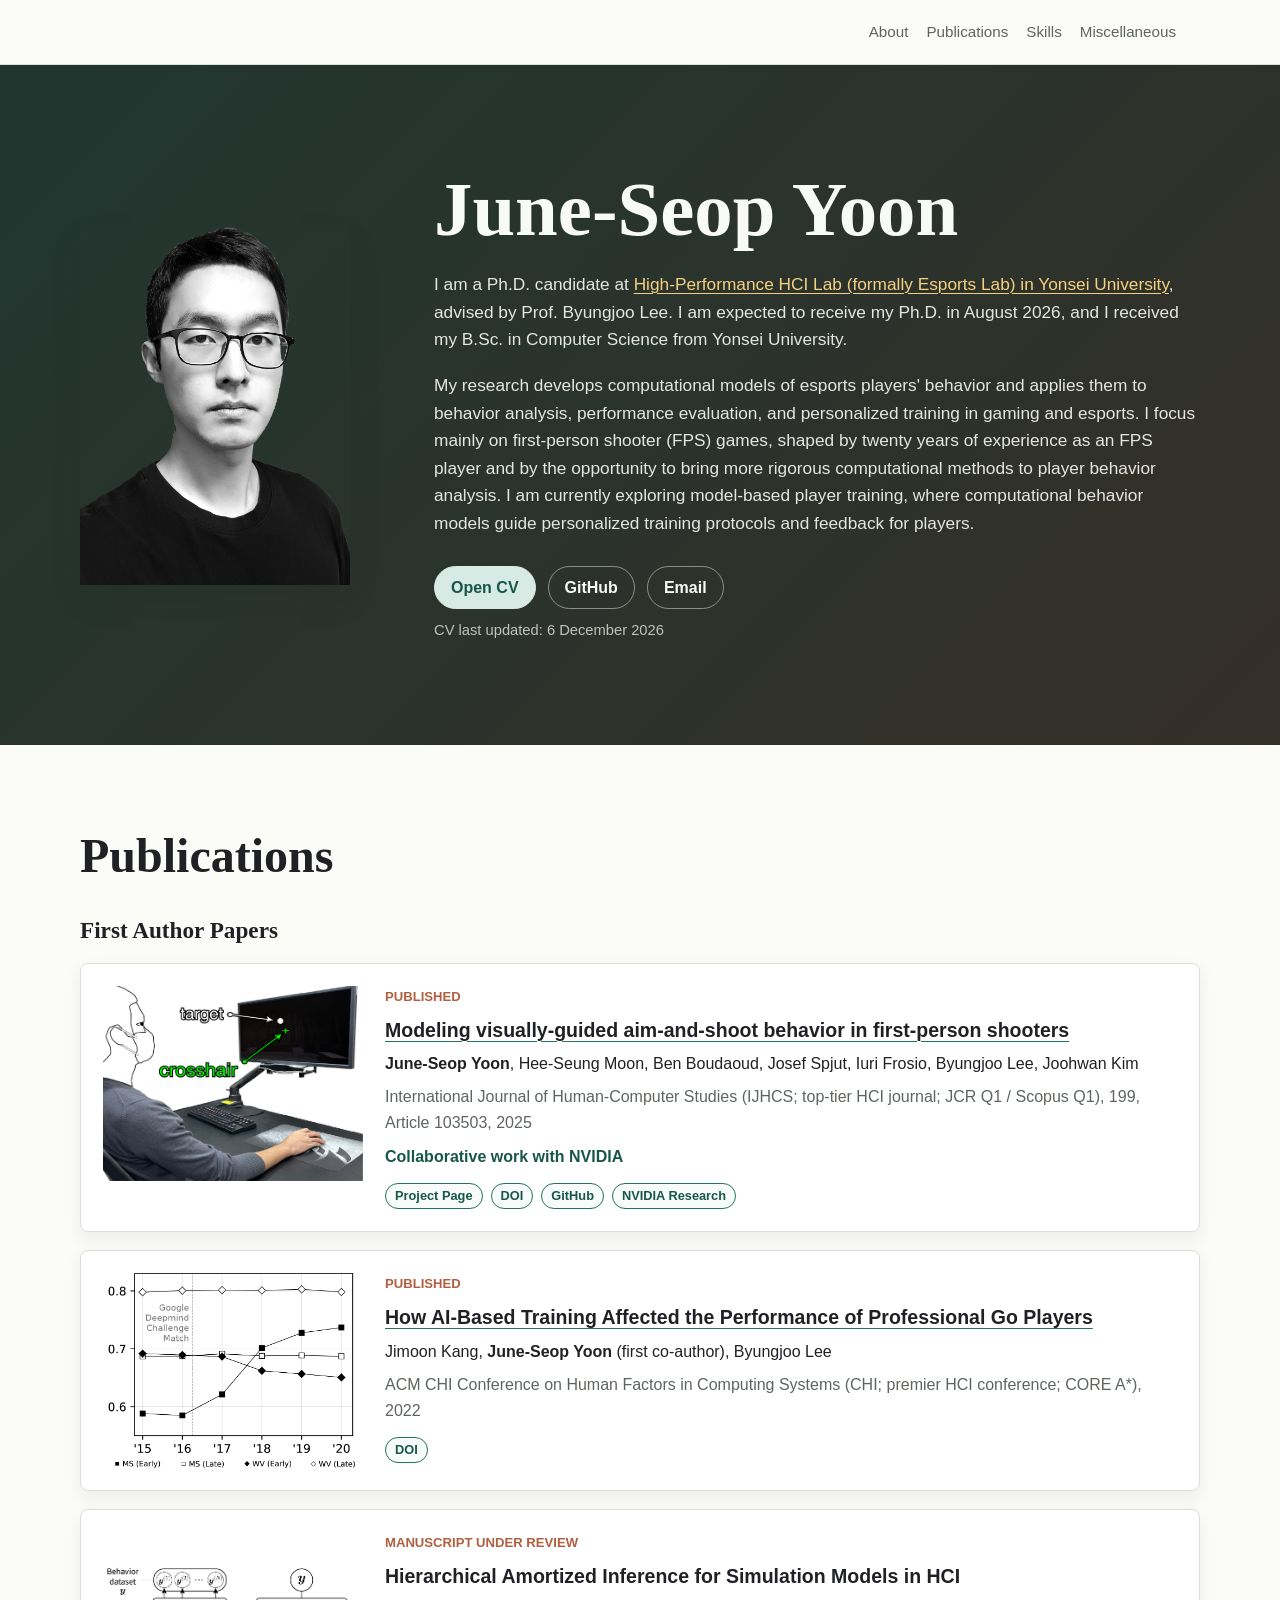
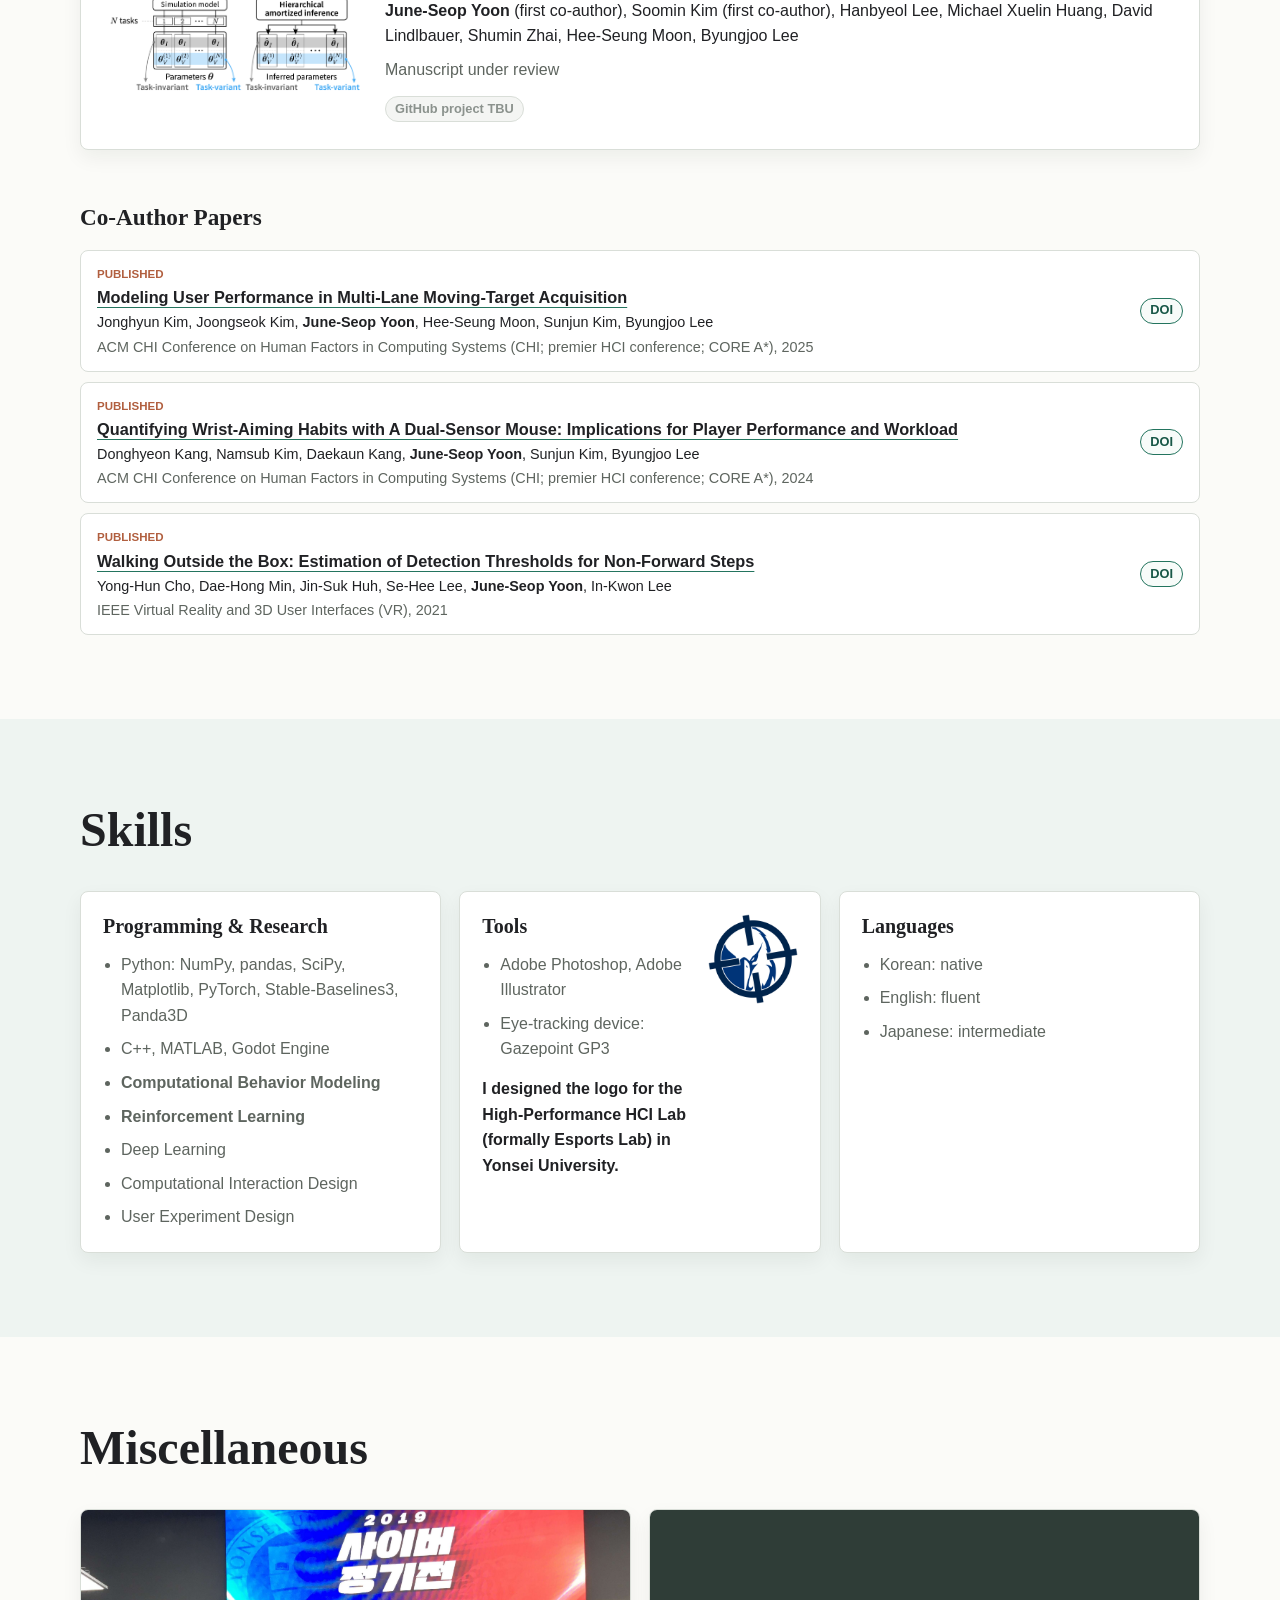
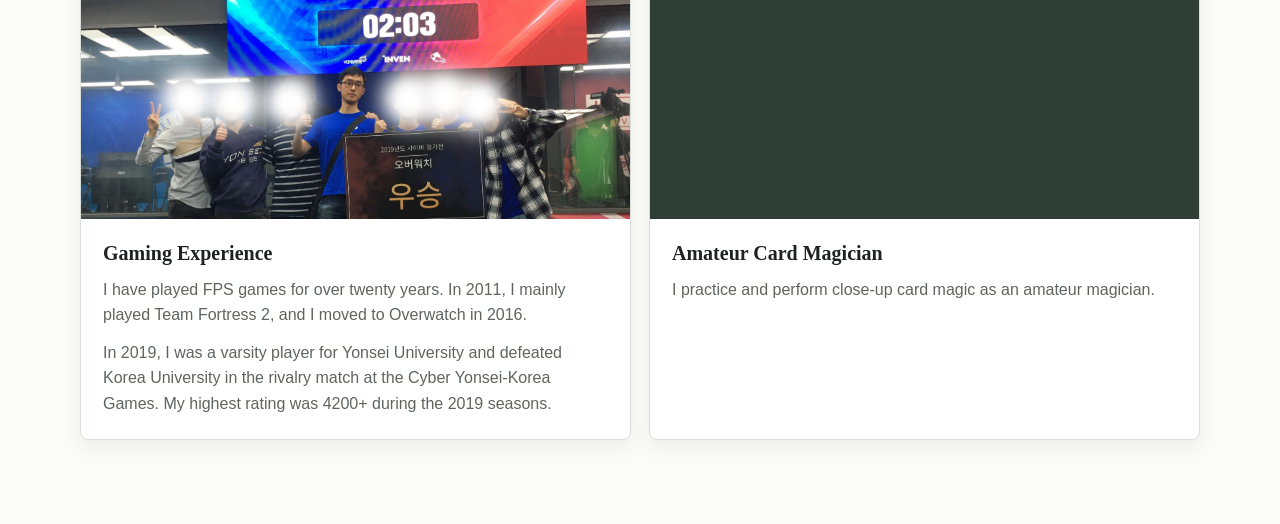
==== commit 89028251: "Update" ====
--- a/docs/index.html
+++ b/docs/index.html
@@ -5,8 +5,8 @@
     <meta name="viewport" content="width=device-width, initial-scale=1.0">
     <title>June-Seop Yoon</title>
     <meta name="description" content="Personal homepage of June-Seop Yoon, Ph.D. student at High-Performance HCI Lab (formally Esports Lab) in Yonsei University.">
-    <link rel="stylesheet" href="config/design.css?v=20260623i">
-    <link rel="stylesheet" href="styles.css?v=20260623i">
+    <link rel="stylesheet" href="config/design.css?v=20260623l">
+    <link rel="stylesheet" href="styles.css?v=20260623l">
 </head>
 <body>
     <a class="skip-link" href="#main">Skip to main content</a>
@@ -20,7 +20,7 @@
         <section id="miscellaneous" class="page-section" data-render="miscellaneous"></section>
     </main>
 
-    <script src="data/site-content.js?v=20260623i"></script>
-    <script src="scripts/render-homepage.js?v=20260623i"></script>
+    <script src="data/site-content.js?v=20260623l"></script>
+    <script src="scripts/render-homepage.js?v=20260623l"></script>
 </body>
 </html>
--- a/docs/styles.css
+++ b/docs/styles.css
@@ -491,6 +491,25 @@
     color: var(--color-text-muted);
 }
 
+.project-page {
+    min-height: 100vh;
+}
+
+.project-placeholder {
+    max-width: var(--content-max-width);
+}
+
+.project-placeholder h1 {
+    margin: 0;
+    font-family: var(--font-heading);
+    font-size: clamp(2rem, 4vw, 3rem);
+    line-height: 1.12;
+}
+
+.project-placeholder p {
+    color: var(--color-text-muted);
+}
+
 @media (max-width: 920px) {
     .publication-card.has-thumbnail,
     .skill-grid,
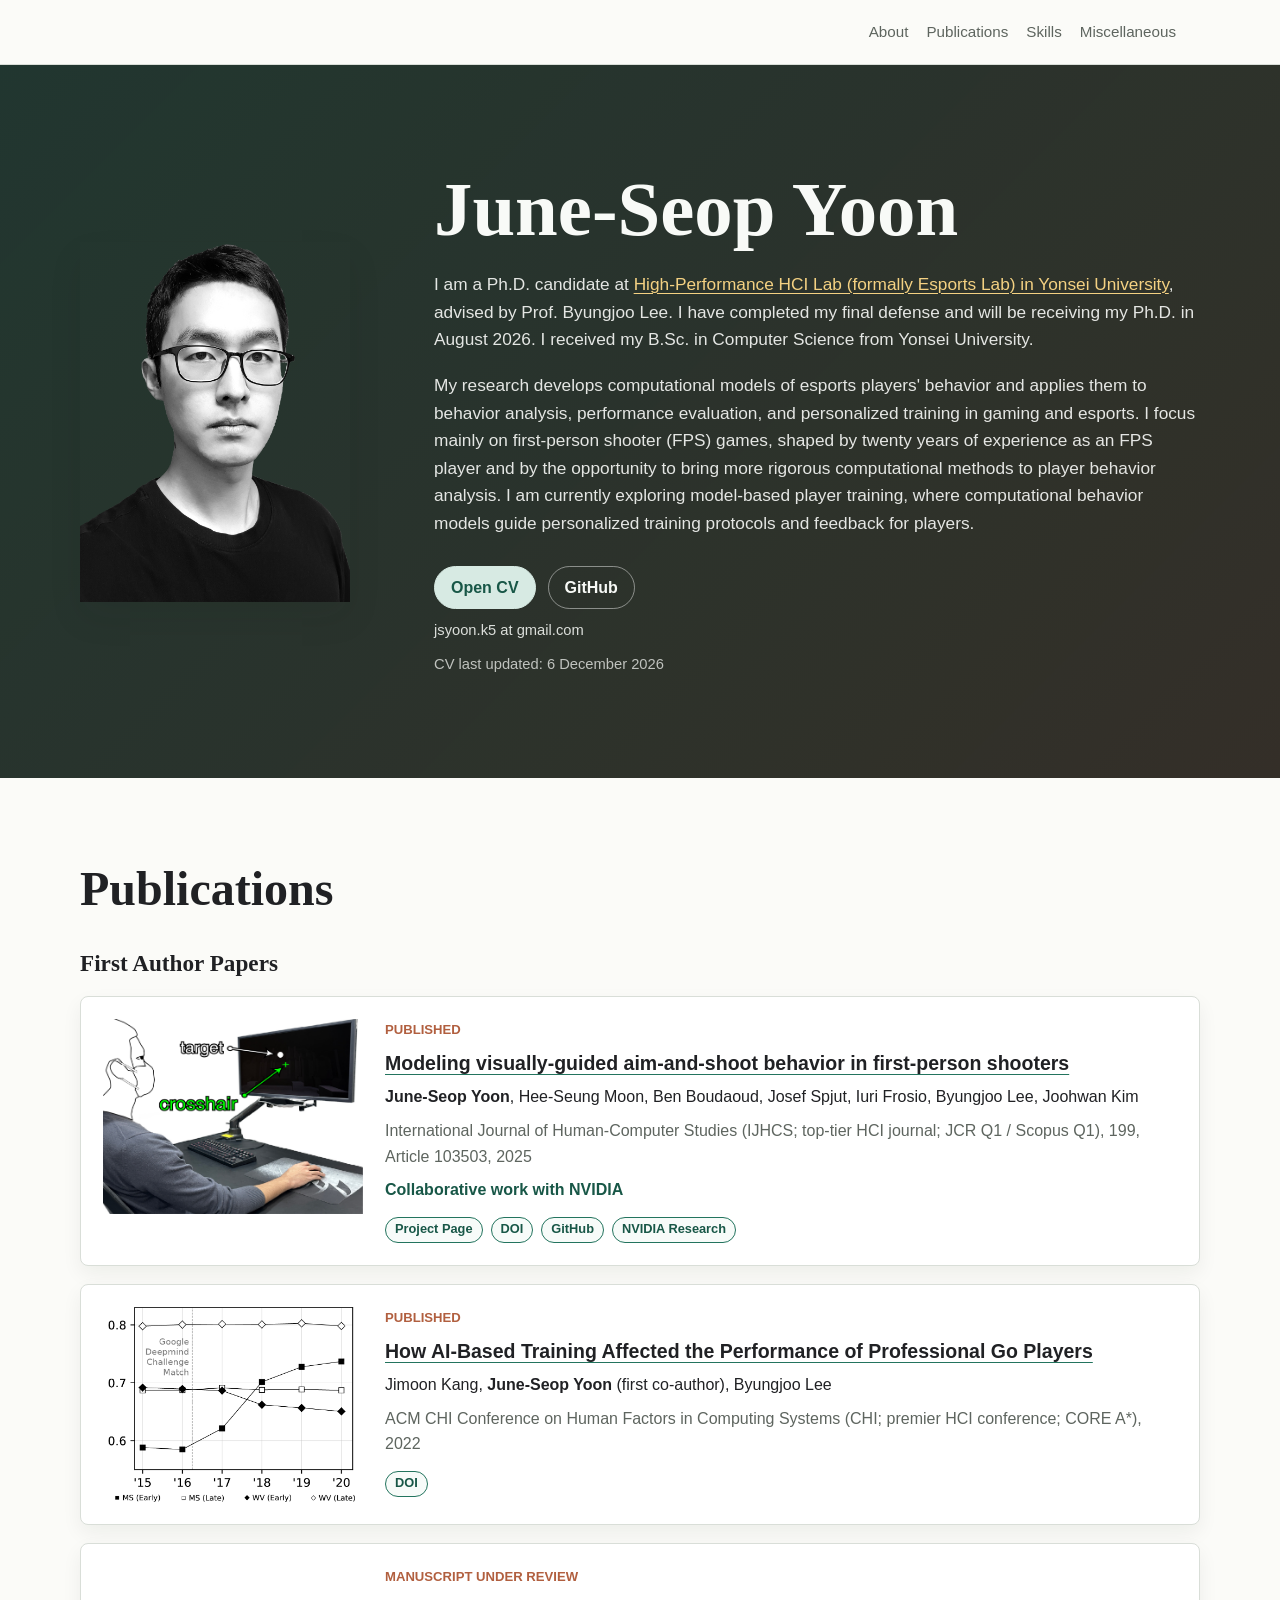
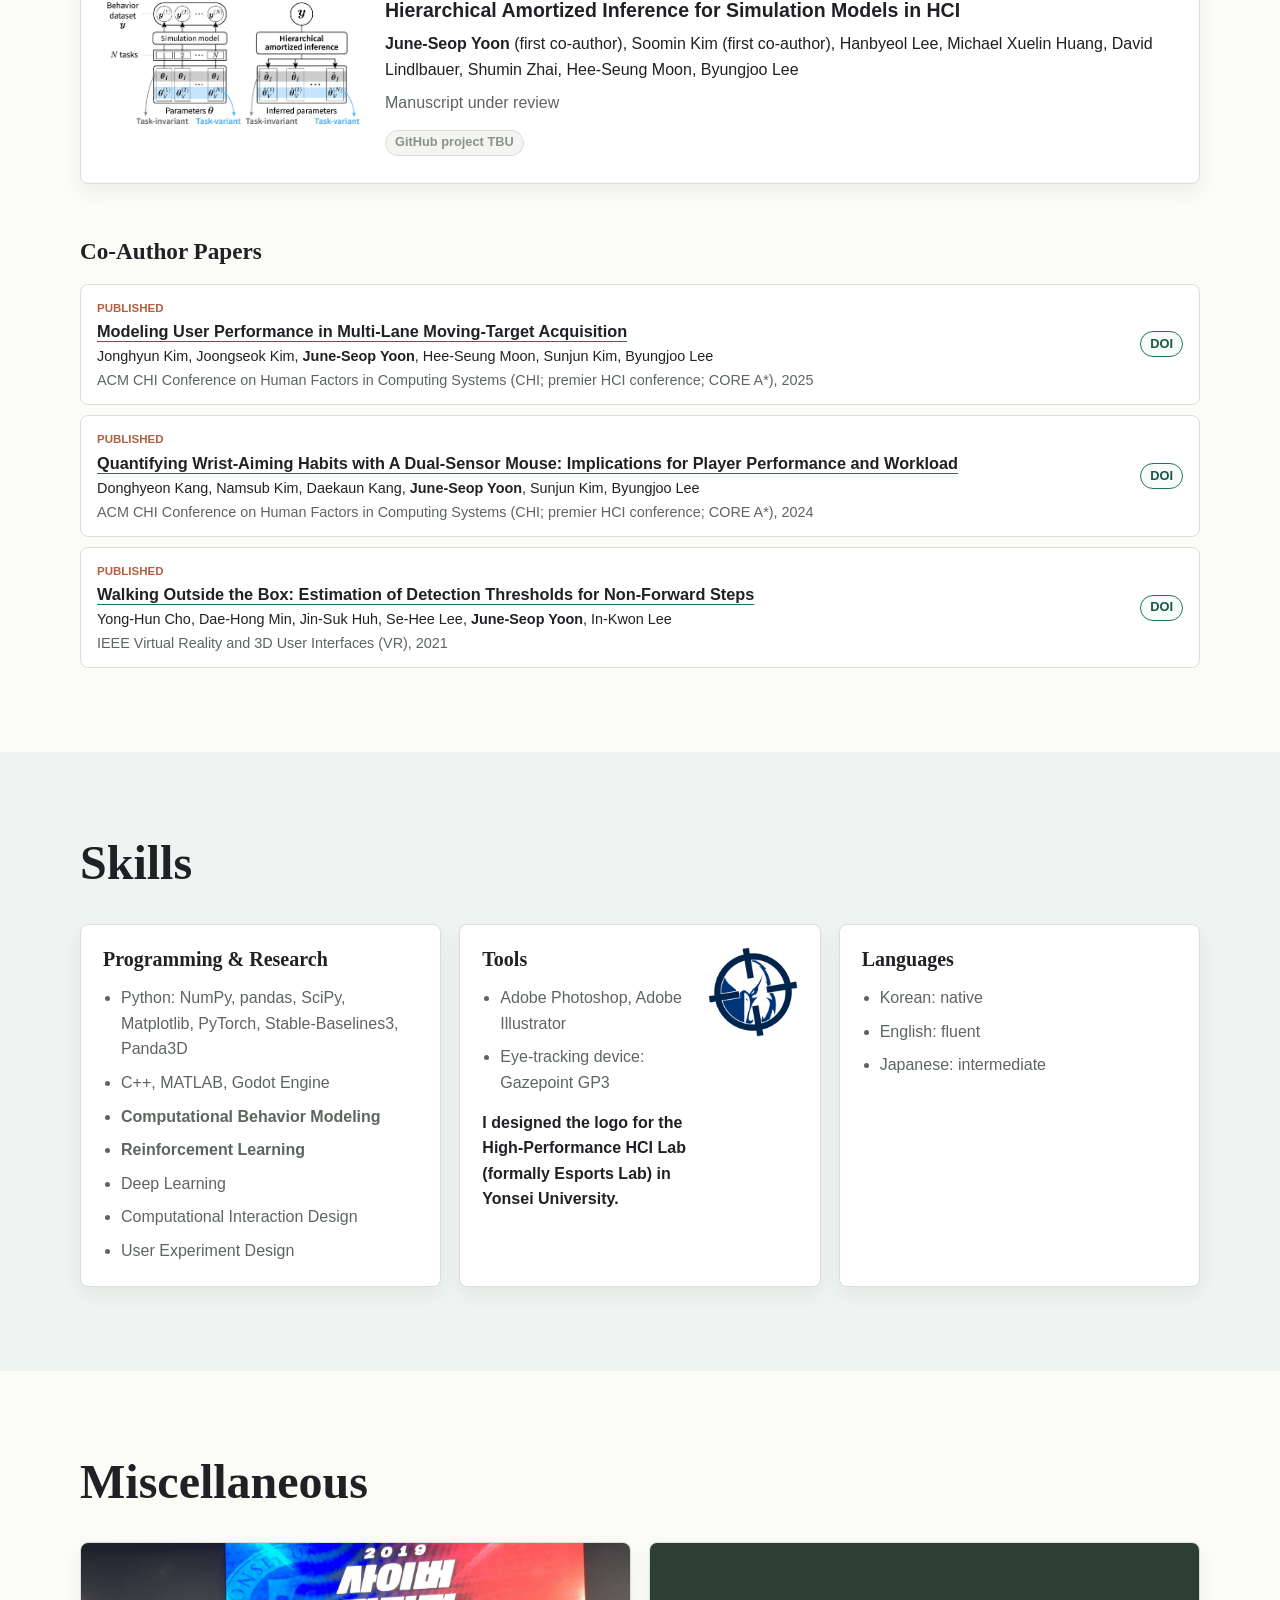
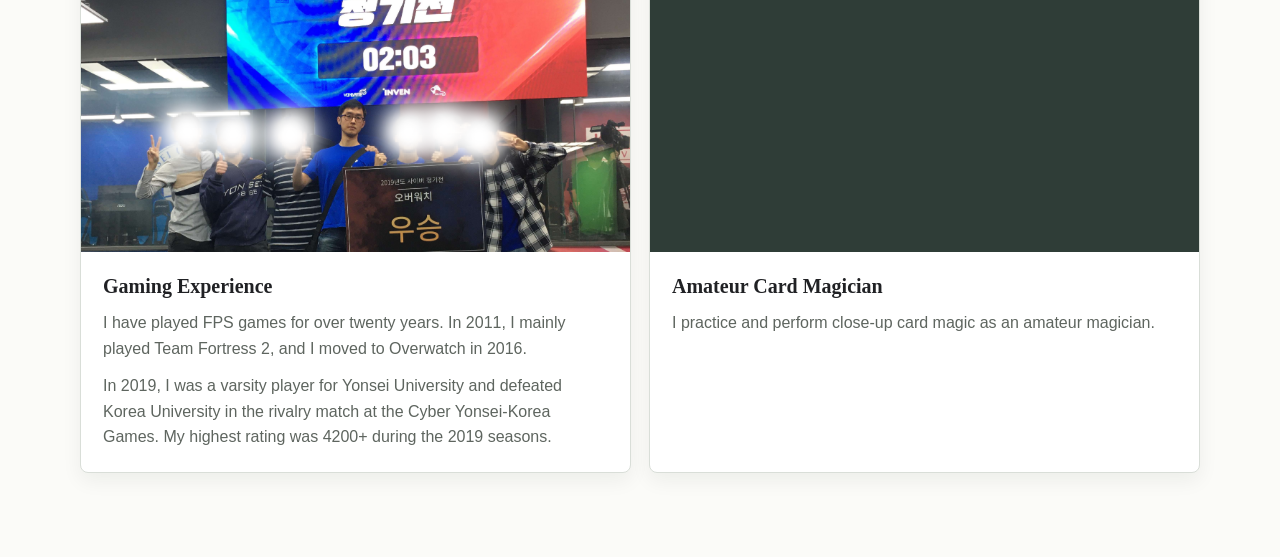
==== commit cc55a95d: "Email update" ====
--- a/docs/index.html
+++ b/docs/index.html
@@ -5,8 +5,8 @@
     <meta name="viewport" content="width=device-width, initial-scale=1.0">
     <title>June-Seop Yoon</title>
     <meta name="description" content="Personal homepage of June-Seop Yoon, Ph.D. student at High-Performance HCI Lab (formally Esports Lab) in Yonsei University.">
-    <link rel="stylesheet" href="config/design.css?v=20260623l">
-    <link rel="stylesheet" href="styles.css?v=20260623l">
+    <link rel="stylesheet" href="config/design.css?v=20260624a">
+    <link rel="stylesheet" href="styles.css?v=20260624a">
 </head>
 <body>
     <a class="skip-link" href="#main">Skip to main content</a>
@@ -20,7 +20,7 @@
         <section id="miscellaneous" class="page-section" data-render="miscellaneous"></section>
     </main>
 
-    <script src="data/site-content.js?v=20260623l"></script>
-    <script src="scripts/render-homepage.js?v=20260623l"></script>
+    <script src="data/site-content.js?v=20260624a"></script>
+    <script src="scripts/render-homepage.js?v=20260624a"></script>
 </body>
 </html>
--- a/docs/styles.css
+++ b/docs/styles.css
@@ -62,6 +62,23 @@
     gap: 24px;
 }
 
+.project-nav {
+    justify-content: space-between;
+}
+
+.nav-home-link {
+    color: var(--color-text);
+    font-family: var(--font-heading);
+    font-size: 1.12rem;
+    font-weight: 700;
+    text-decoration: none;
+}
+
+.nav-home-link:hover,
+.nav-home-link:focus-visible {
+    color: var(--color-accent-strong);
+}
+
 .nav-links {
     display: flex;
     align-items: center;
@@ -170,10 +187,15 @@
     margin-top: 28px;
 }
 
+.hero-copy .profile-contact,
 .hero-copy .cv-updated {
     margin-top: 10px;
     color: rgba(248, 250, 247, 0.72);
     font-size: 0.92rem;
+}
+
+.hero-copy .profile-contact {
+    color: rgba(248, 250, 247, 0.86);
 }
 
 .button-link,
@@ -495,19 +517,194 @@
     min-height: 100vh;
 }
 
-.project-placeholder {
+.project-section {
+    padding: var(--section-padding-y) var(--section-padding-x);
+}
+
+.project-narrow {
+    max-width: 980px;
+}
+
+.project-intro-section {
+    background:
+        linear-gradient(135deg, rgba(35, 116, 94, 0.2), rgba(177, 95, 63, 0.14)),
+        var(--color-hero);
+    color: var(--color-text-on-dark);
+}
+
+.project-intro-section h1 {
+    max-width: 880px;
+    margin: 0;
+    font-family: var(--font-heading);
+    font-size: clamp(2.2rem, 5vw, 4rem);
+    line-height: 1.1;
+}
+
+.project-video {
+    width: 100%;
+    margin-top: 32px;
+    aspect-ratio: 960 / 313;
+    background: #101614;
+    border: 1px solid rgba(255, 255, 255, 0.18);
+    box-shadow: var(--shadow-card);
+    object-fit: contain;
+}
+
+.project-bullets {
+    margin: 22px 0 0;
+    padding-left: 20px;
+    color: rgba(248, 250, 247, 0.9);
+    font-size: 1.02rem;
+}
+
+.project-bullets li + li {
+    margin-top: 8px;
+}
+
+.project-figure {
+    margin: 0;
+    background: var(--color-surface);
+    border: var(--border-width) solid var(--color-border);
+    border-radius: var(--card-radius);
+    box-shadow: var(--shadow-subtle);
+    overflow: hidden;
+}
+
+.project-figure img {
+    width: 100%;
+    object-fit: contain;
+}
+
+.project-result-figure {
+    margin: 30px 0 0;
+    background: var(--color-surface);
+    border: var(--border-width) solid var(--color-border);
+    border-radius: var(--card-radius);
+    box-shadow: var(--shadow-subtle);
+    overflow: hidden;
+}
+
+.project-result-figure img {
+    width: 100%;
+    object-fit: contain;
+}
+
+.project-result-figure figcaption {
+    margin: 0;
+    padding: 14px 16px;
+    color: var(--color-text-muted);
+    font-size: 0.94rem;
+    line-height: 1.5;
+}
+
+.project-placeholder-text,
+#abstract p {
     max-width: var(--content-max-width);
-}
-
-.project-placeholder h1 {
-    margin: 0;
-    font-family: var(--font-heading);
-    font-size: clamp(2rem, 4vw, 3rem);
-    line-height: 1.12;
-}
-
-.project-placeholder p {
-    color: var(--color-text-muted);
+    margin: 22px 0 0;
+    color: var(--color-text-muted);
+    font-size: 1.04rem;
+}
+
+.project-copy {
+    max-width: var(--content-max-width);
+    margin-top: 22px;
+}
+
+.project-copy p {
+    margin: 0;
+    color: var(--color-text-muted);
+    font-size: 1.04rem;
+}
+
+.project-copy p + p {
+    margin-top: 16px;
+}
+
+.project-text-list {
+    margin: 18px 0 0;
+    padding-left: 20px;
+    color: var(--color-text-muted);
+}
+
+.project-text-list li + li {
+    margin-top: 12px;
+}
+
+.project-text-list strong {
+    color: var(--color-text);
+}
+
+.table-wrap {
+    margin-top: 28px;
+    max-width: 100%;
+    overflow-x: auto;
+    background: var(--color-surface);
+    border: var(--border-width) solid var(--color-border);
+    border-radius: var(--card-radius);
+    box-shadow: var(--shadow-subtle);
+}
+
+.parameter-table {
+    width: 100%;
+    min-width: 720px;
+    border-collapse: collapse;
+}
+
+.parameter-table caption {
+    padding: 14px 16px 0;
+    color: var(--color-text-muted);
+    font-size: 0.9rem;
+    text-align: left;
+}
+
+.parameter-table th,
+.parameter-table td {
+    padding: 12px 16px;
+    border-bottom: var(--border-width) solid var(--color-border);
+    text-align: left;
+    vertical-align: top;
+}
+
+.parameter-table th {
+    color: var(--color-accent-strong);
+    font-size: 0.82rem;
+    text-transform: uppercase;
+}
+
+.parameter-table .table-group-row th {
+    background: var(--color-surface-muted);
+    color: var(--color-text);
+    font-size: 0.86rem;
+    text-transform: none;
+}
+
+.parameter-table tr:last-child td {
+    border-bottom: 0;
+}
+
+.math-symbol {
+    color: var(--color-text);
+    font-family: Georgia, "Times New Roman", serif;
+    font-size: 1.08rem;
+    font-style: italic;
+    white-space: nowrap;
+}
+
+.citation-block {
+    margin: 0;
+    max-width: 100%;
+    overflow-x: auto;
+    padding: 18px;
+    background: #f0f3ef;
+    border: var(--border-width) solid var(--color-border);
+    border-radius: var(--card-radius);
+    color: var(--color-text);
+    font-size: 0.9rem;
+    line-height: 1.45;
+}
+
+.citation-block code {
+    font-family: Consolas, "Liberation Mono", monospace;
 }
 
 @media (max-width: 920px) {
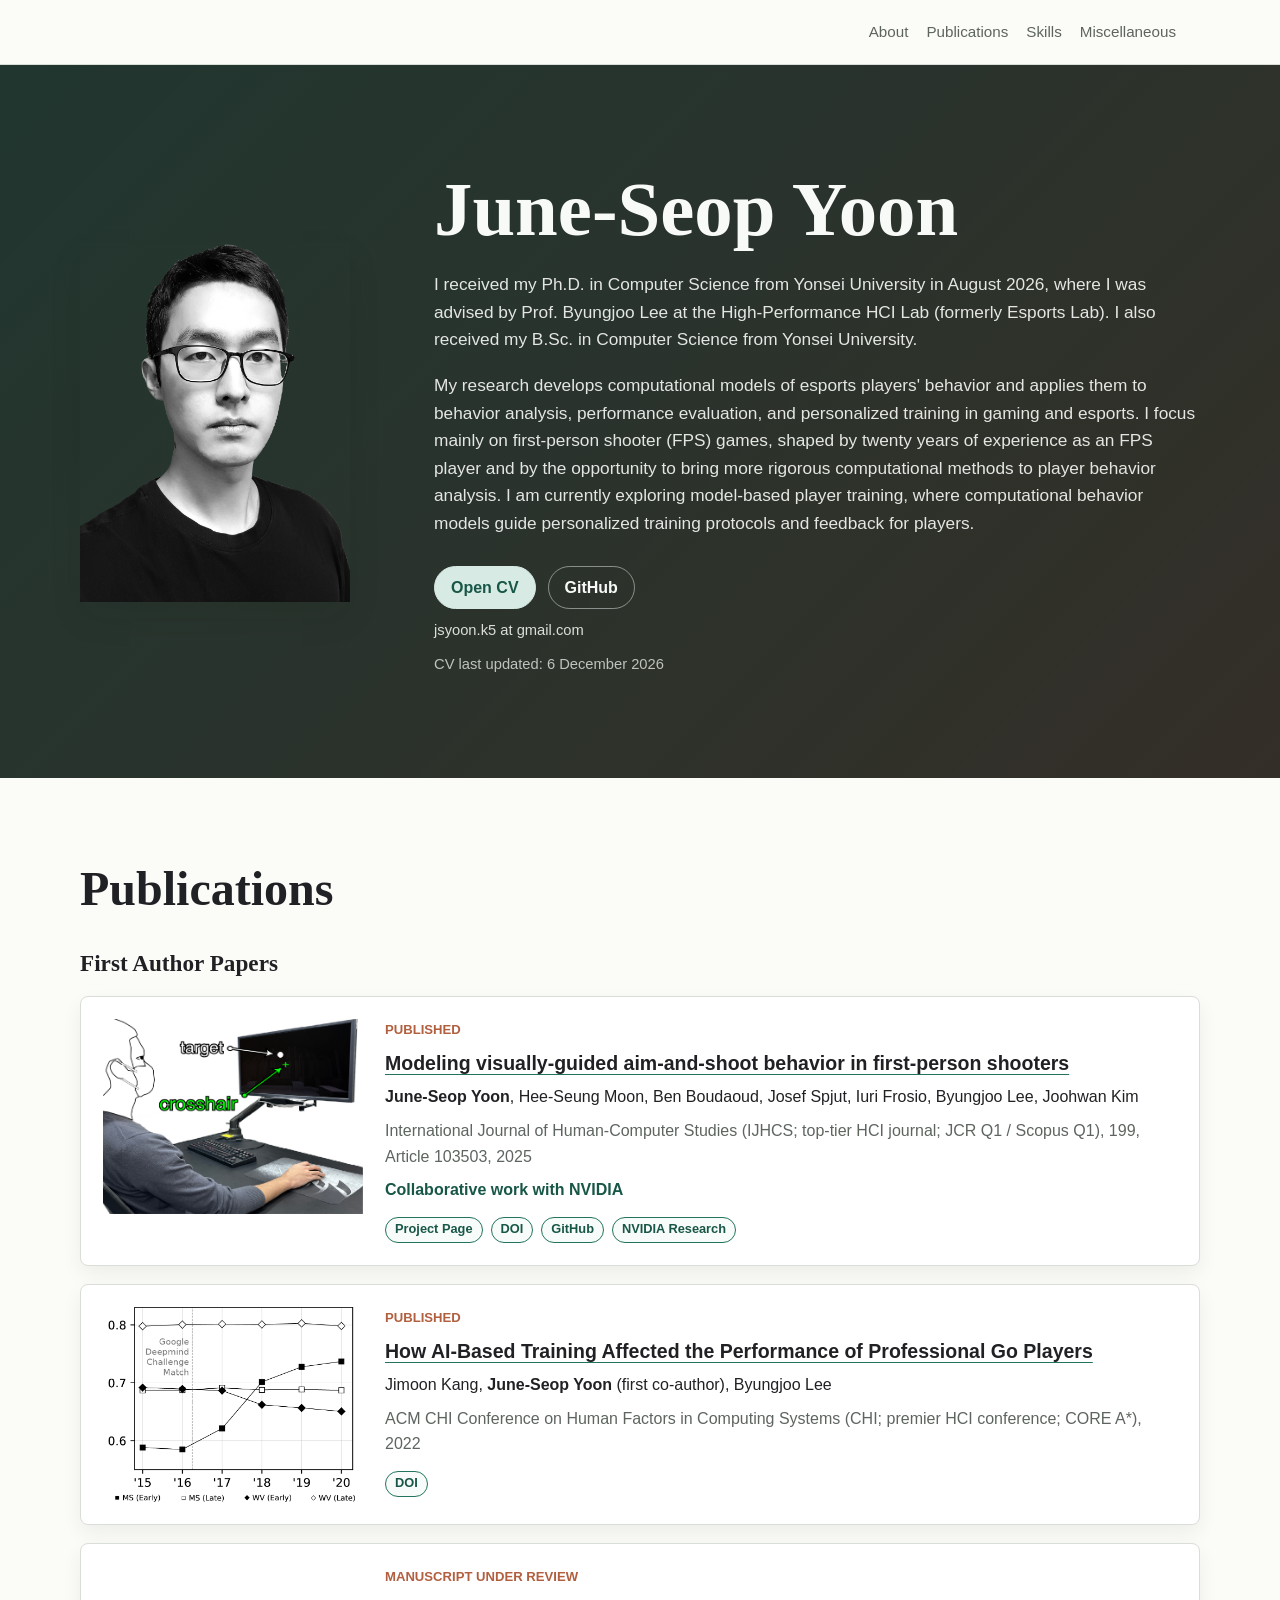
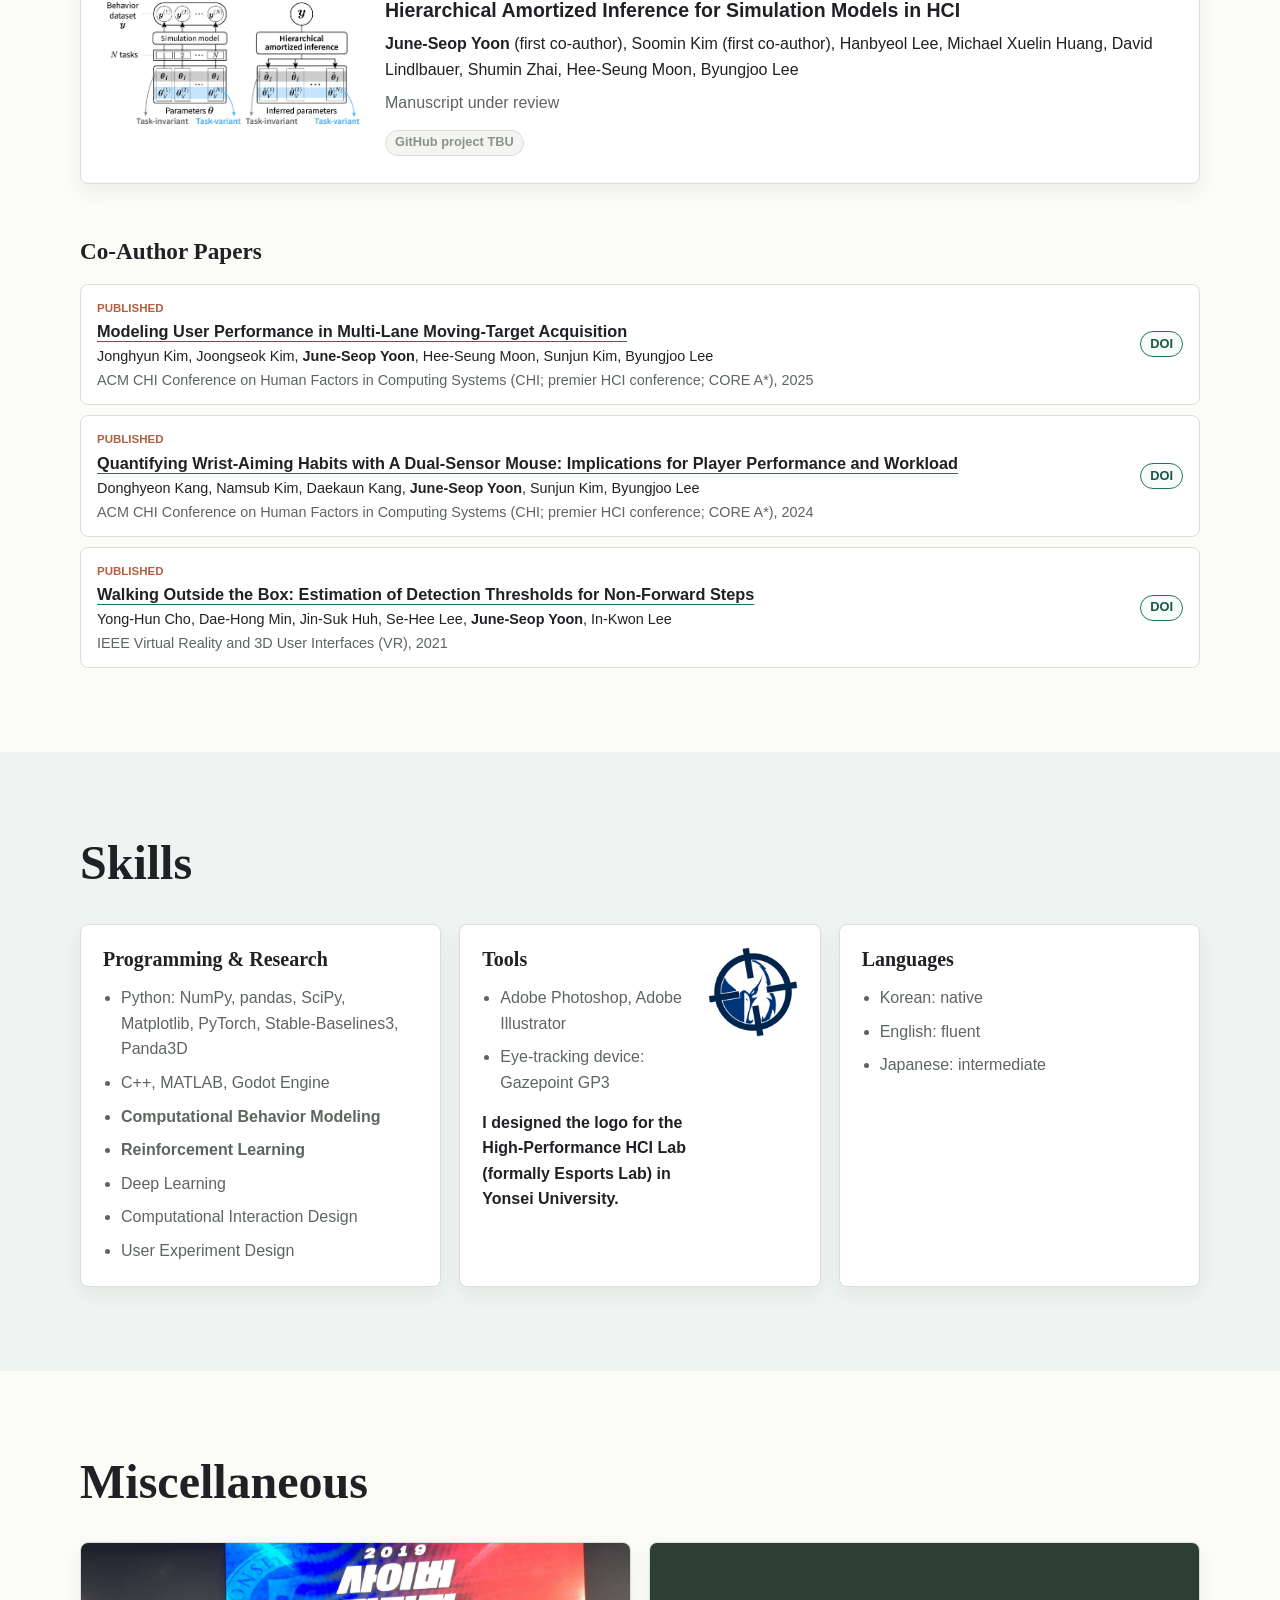
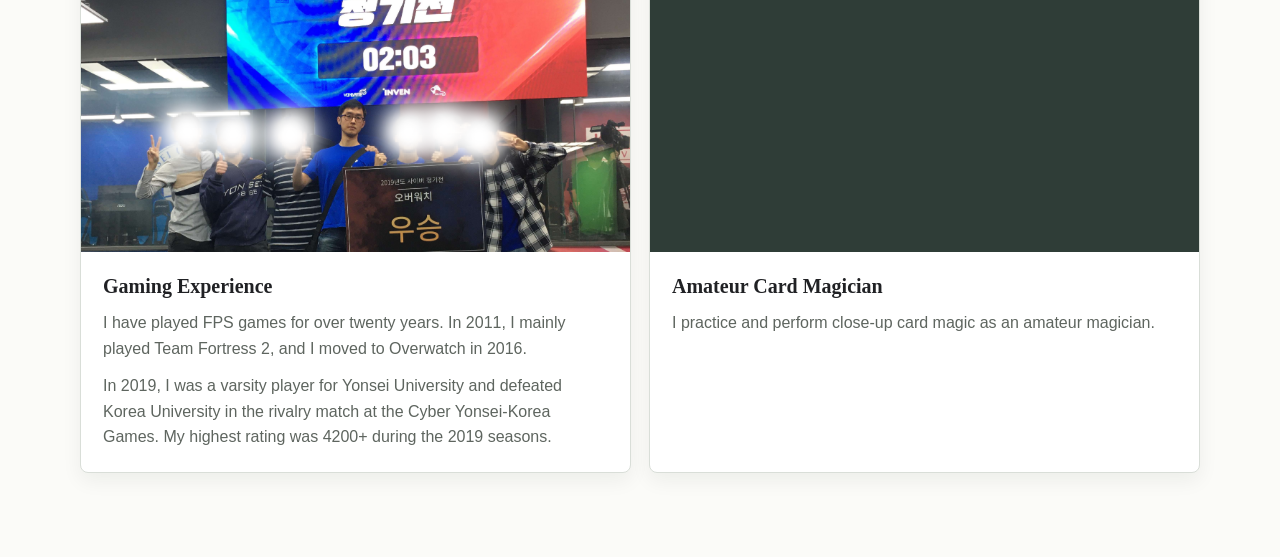
==== commit bfbbd872: "Update" ====
--- a/docs/index.html
+++ b/docs/index.html
@@ -4,9 +4,9 @@
     <meta charset="UTF-8">
     <meta name="viewport" content="width=device-width, initial-scale=1.0">
     <title>June-Seop Yoon</title>
-    <meta name="description" content="Personal homepage of June-Seop Yoon, Ph.D. student at High-Performance HCI Lab (formally Esports Lab) in Yonsei University.">
-    <link rel="stylesheet" href="config/design.css?v=20260624a">
-    <link rel="stylesheet" href="styles.css?v=20260624a">
+    <meta name="description" content="Personal homepage of June-Seop Yoon, Ph.D., whose research focuses on computational models of player behavior in gaming and esports.">
+    <link rel="stylesheet" href="config/design.css?v=20260624b">
+    <link rel="stylesheet" href="styles.css?v=20260624b">
 </head>
 <body>
     <a class="skip-link" href="#main">Skip to main content</a>
@@ -20,7 +20,7 @@
         <section id="miscellaneous" class="page-section" data-render="miscellaneous"></section>
     </main>
 
-    <script src="data/site-content.js?v=20260624a"></script>
-    <script src="scripts/render-homepage.js?v=20260624a"></script>
+    <script src="data/site-content.js?v=20260624b"></script>
+    <script src="scripts/render-homepage.js?v=20260624b"></script>
 </body>
 </html>
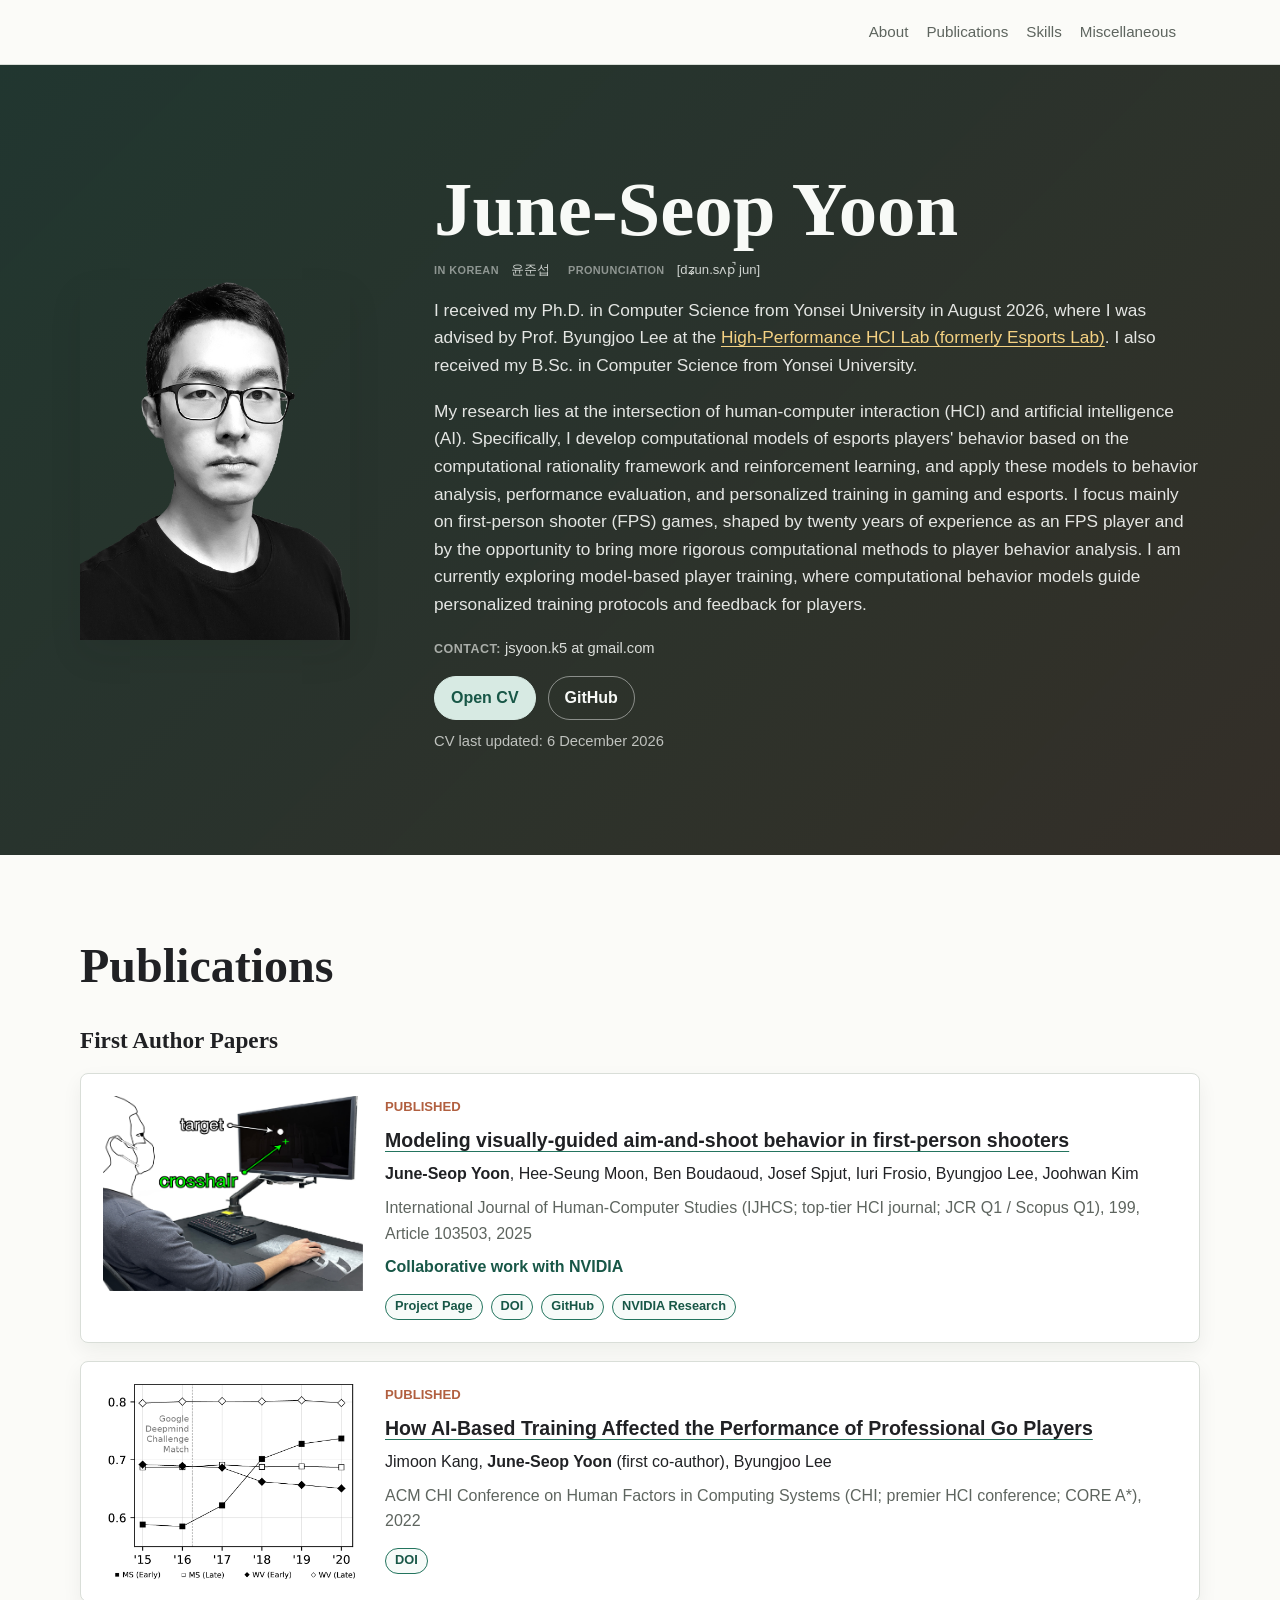
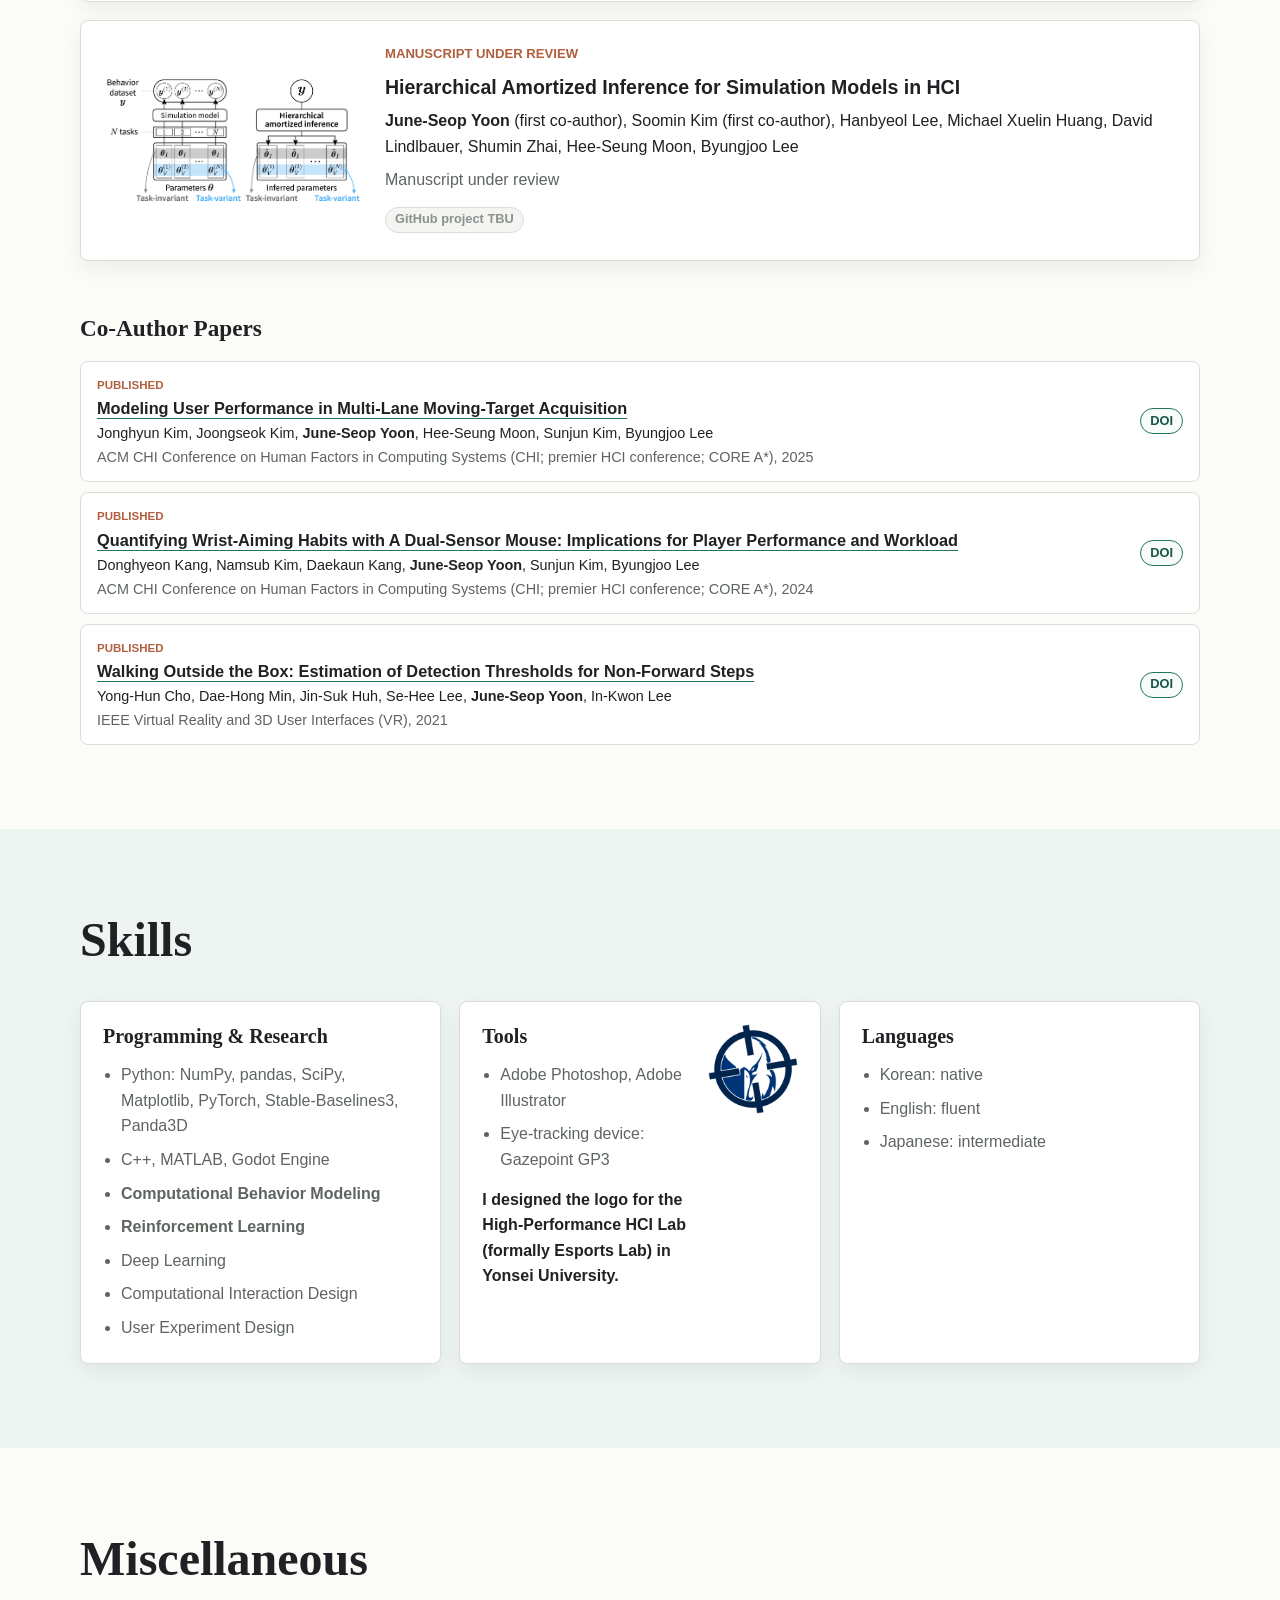
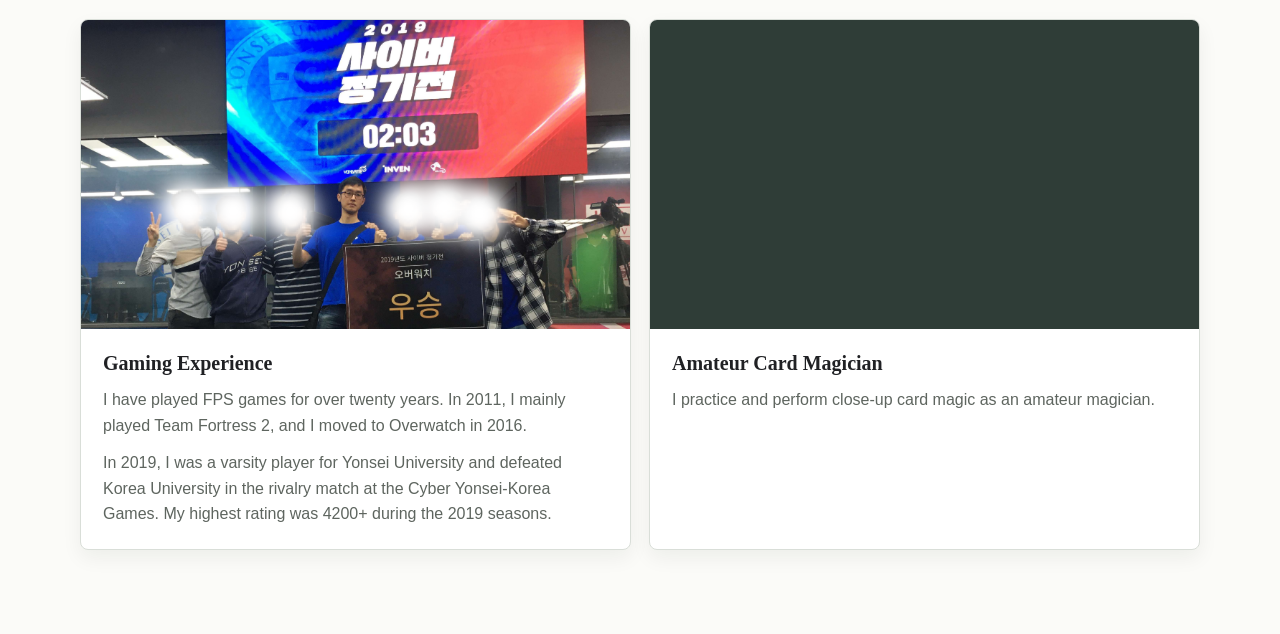
==== commit e279748a: "Update" ====
--- a/docs/index.html
+++ b/docs/index.html
@@ -5,8 +5,8 @@
     <meta name="viewport" content="width=device-width, initial-scale=1.0">
     <title>June-Seop Yoon</title>
     <meta name="description" content="Personal homepage of June-Seop Yoon, Ph.D., whose research focuses on computational models of player behavior in gaming and esports.">
-    <link rel="stylesheet" href="config/design.css?v=20260624b">
-    <link rel="stylesheet" href="styles.css?v=20260624b">
+    <link rel="stylesheet" href="config/design.css?v=20260901e">
+    <link rel="stylesheet" href="styles.css?v=20260901e">
 </head>
 <body>
     <a class="skip-link" href="#main">Skip to main content</a>
@@ -20,7 +20,7 @@
         <section id="miscellaneous" class="page-section" data-render="miscellaneous"></section>
     </main>
 
-    <script src="data/site-content.js?v=20260624b"></script>
-    <script src="scripts/render-homepage.js?v=20260624b"></script>
+    <script src="data/site-content.js?v=20260901e"></script>
+    <script src="scripts/render-homepage.js?v=20260901e"></script>
 </body>
 </html>
--- a/docs/styles.css
+++ b/docs/styles.css
@@ -168,6 +168,40 @@
     font-size: clamp(2.5rem, 7vw, 4.8rem);
 }
 
+.name-heading {
+    display: block;
+}
+
+.name-details {
+    display: flex;
+    flex-wrap: nowrap;
+    align-items: baseline;
+    gap: 18px;
+    margin: 8px 0 0;
+    font-size: 0.82rem;
+    line-height: 1.35;
+    white-space: nowrap;
+}
+
+.name-detail {
+    display: flex;
+    align-items: baseline;
+    gap: 12px;
+}
+
+.name-detail-label {
+    color: rgba(248, 250, 247, 0.5);
+    font-size: 0.68rem;
+    font-weight: 700;
+    letter-spacing: 0.04em;
+    text-transform: uppercase;
+}
+
+.name-detail-value {
+    margin: 0;
+    color: rgba(248, 250, 247, 0.8);
+}
+
 .hero-copy p {
     margin: 18px 0 0;
     color: rgba(248, 250, 247, 0.9);
@@ -195,7 +229,19 @@
 }
 
 .hero-copy .profile-contact {
+    margin-top: 18px;
     color: rgba(248, 250, 247, 0.86);
+}
+
+.profile-contact-label {
+    color: rgba(248, 250, 247, 0.62);
+    font-size: 0.78rem;
+    font-weight: 700;
+    letter-spacing: 0.04em;
+}
+
+.profile-contact + .hero-actions {
+    margin-top: 16px;
 }
 
 .button-link,
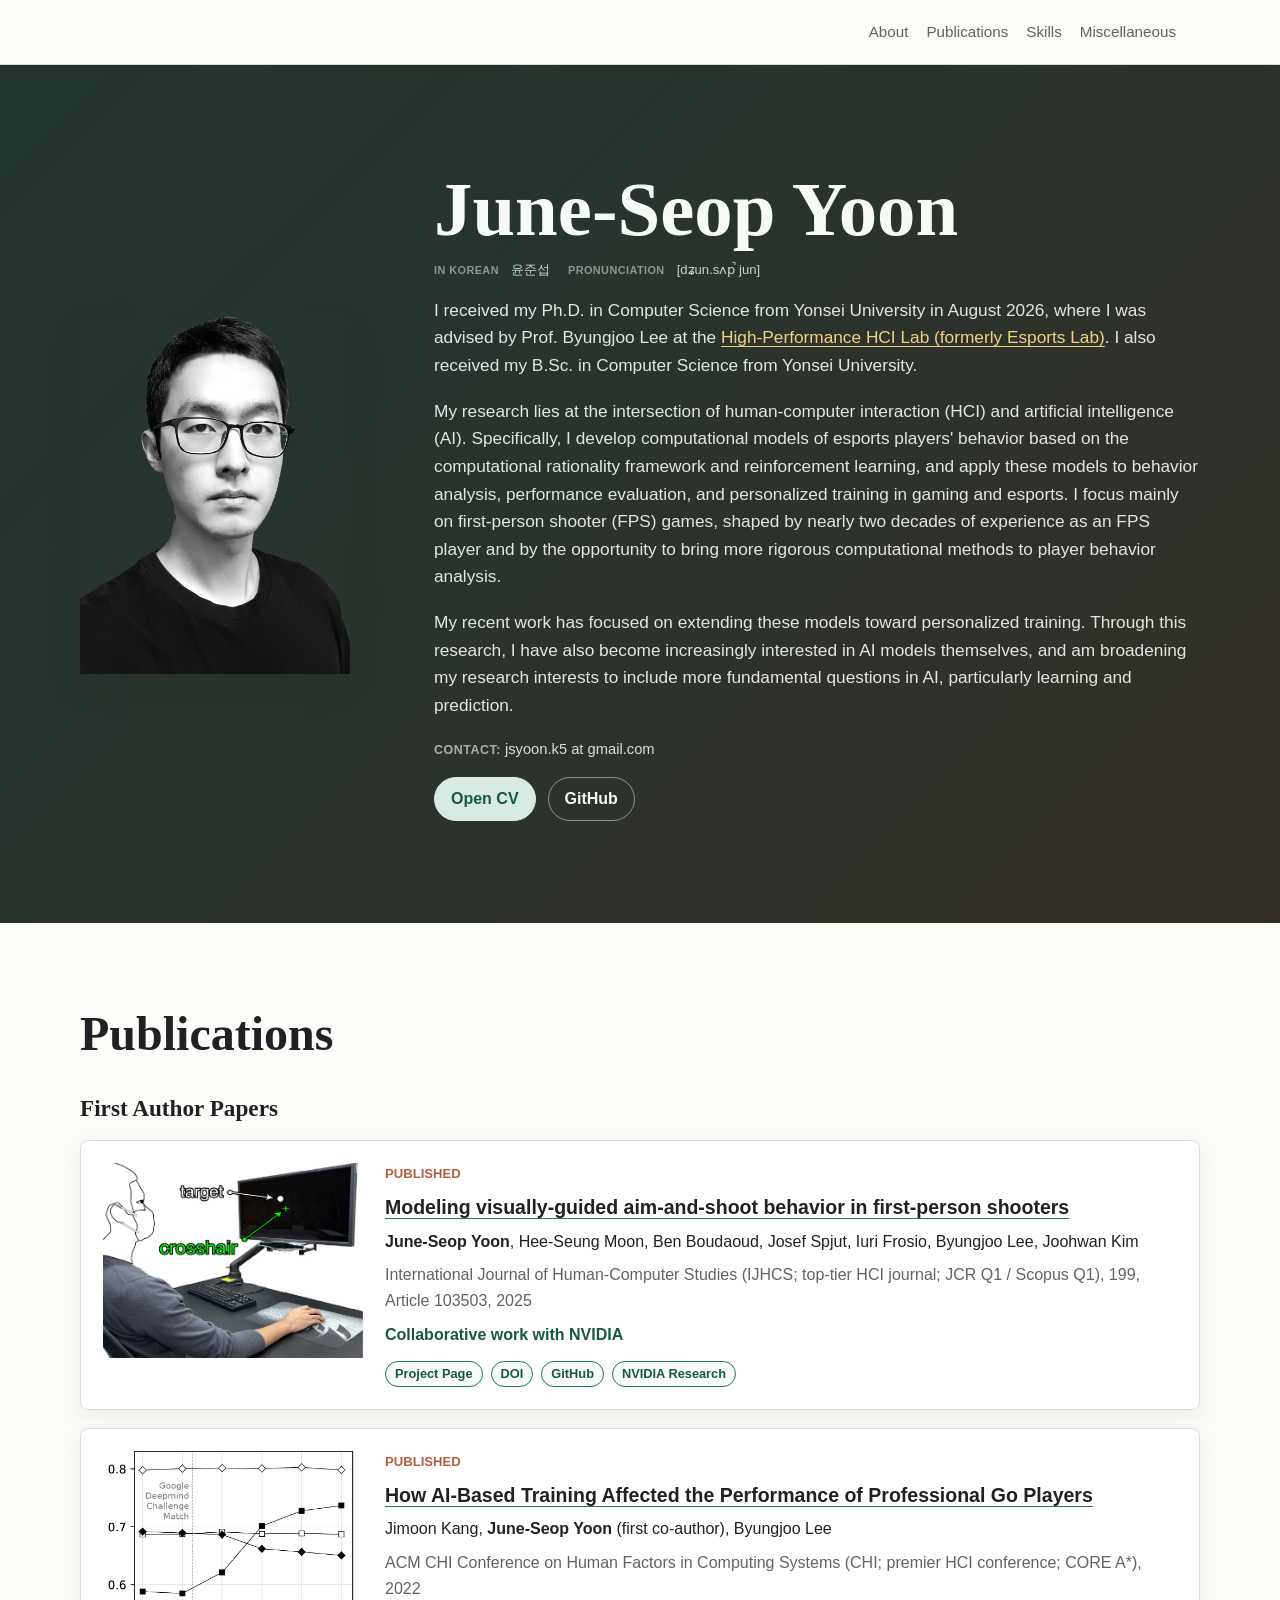
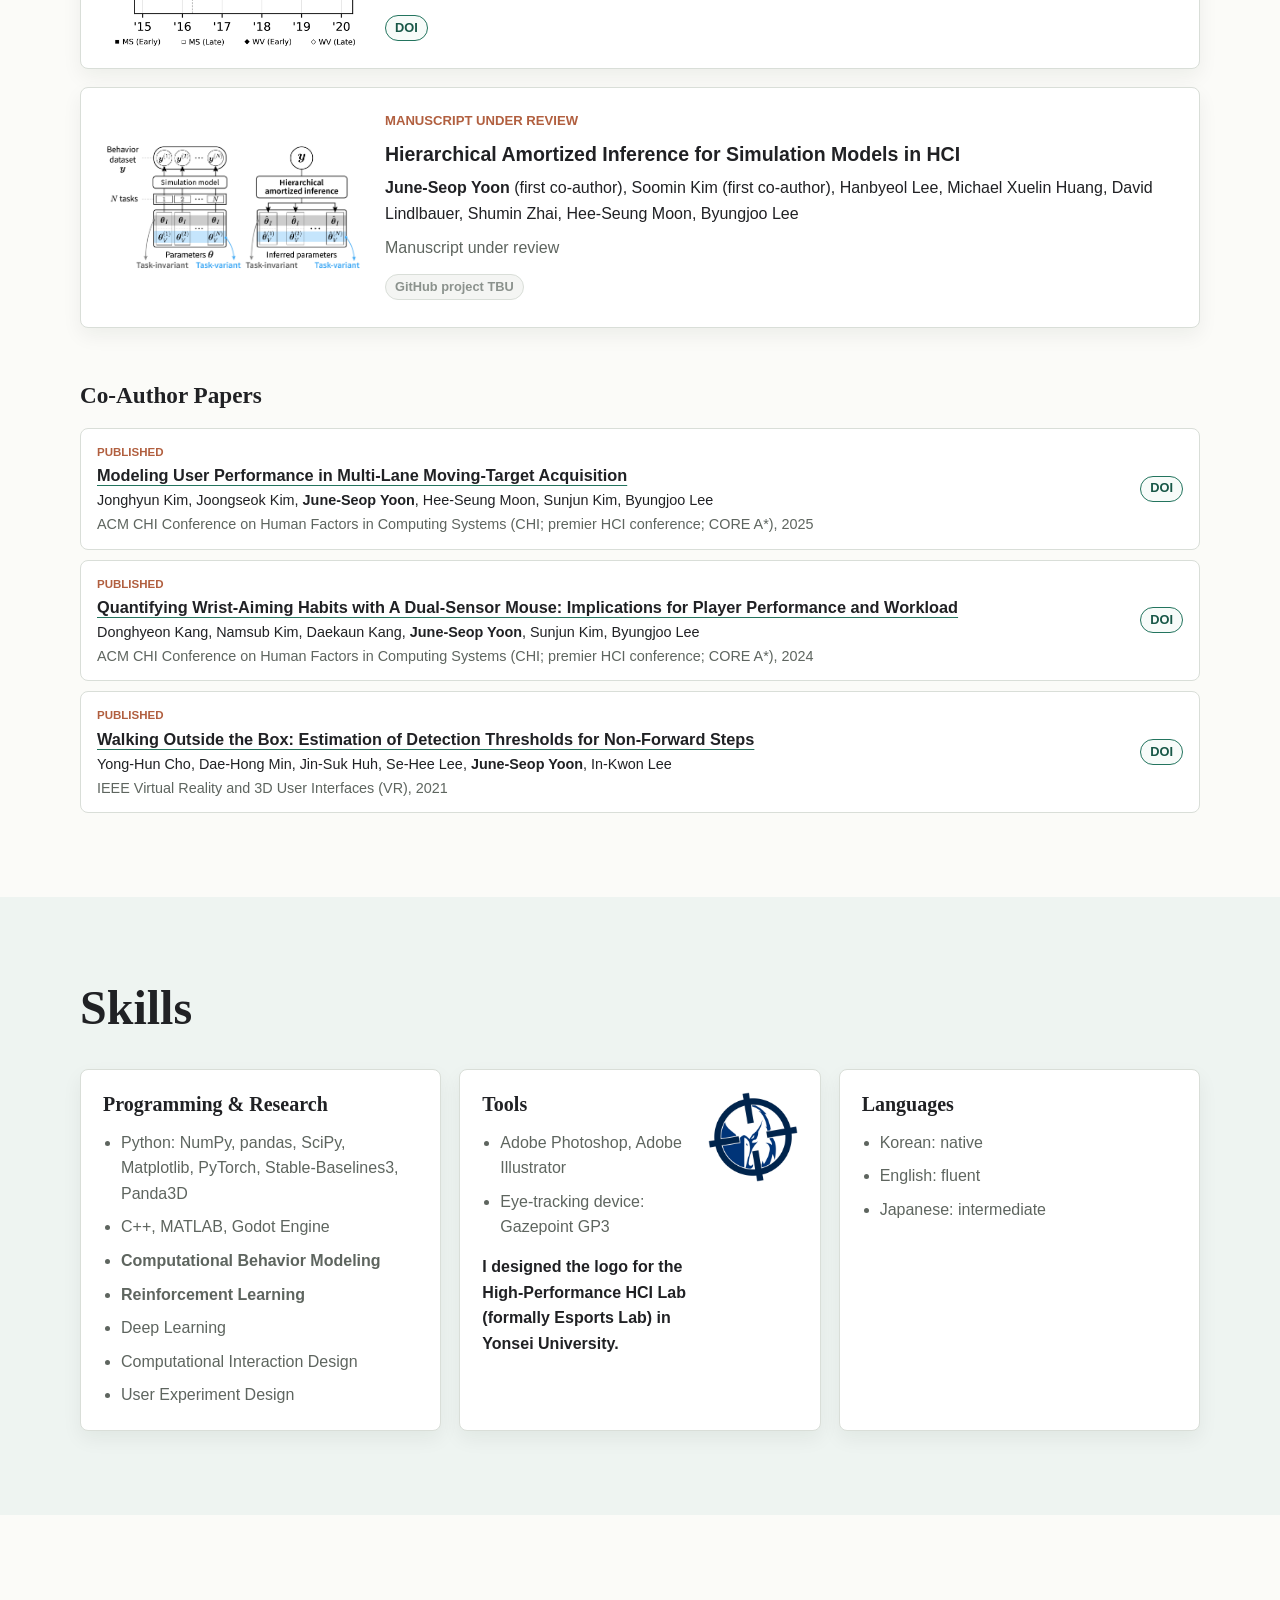
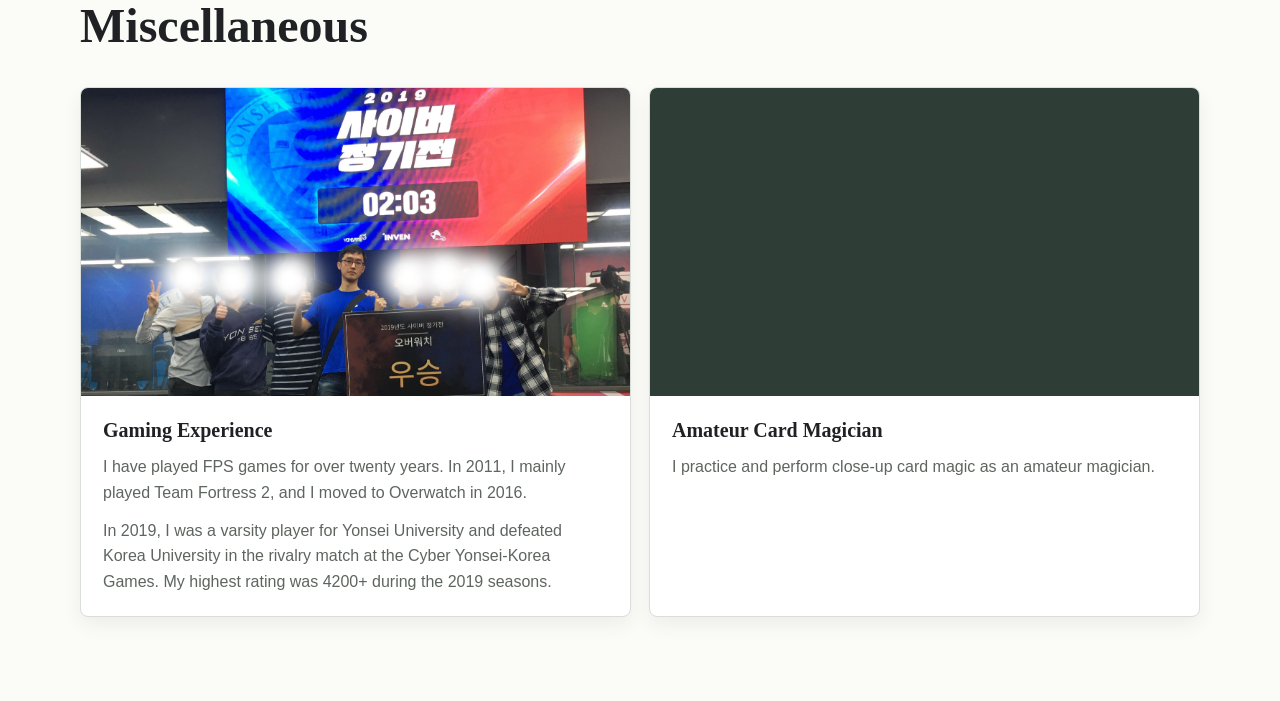
==== commit 5e970514: "Update" ====
--- a/docs/index.html
+++ b/docs/index.html
@@ -20,7 +20,7 @@
         <section id="miscellaneous" class="page-section" data-render="miscellaneous"></section>
     </main>
 
-    <script src="data/site-content.js?v=20260901e"></script>
+    <script src="data/site-content.js?v=20261031a"></script>
     <script src="scripts/render-homepage.js?v=20260901e"></script>
 </body>
 </html>
